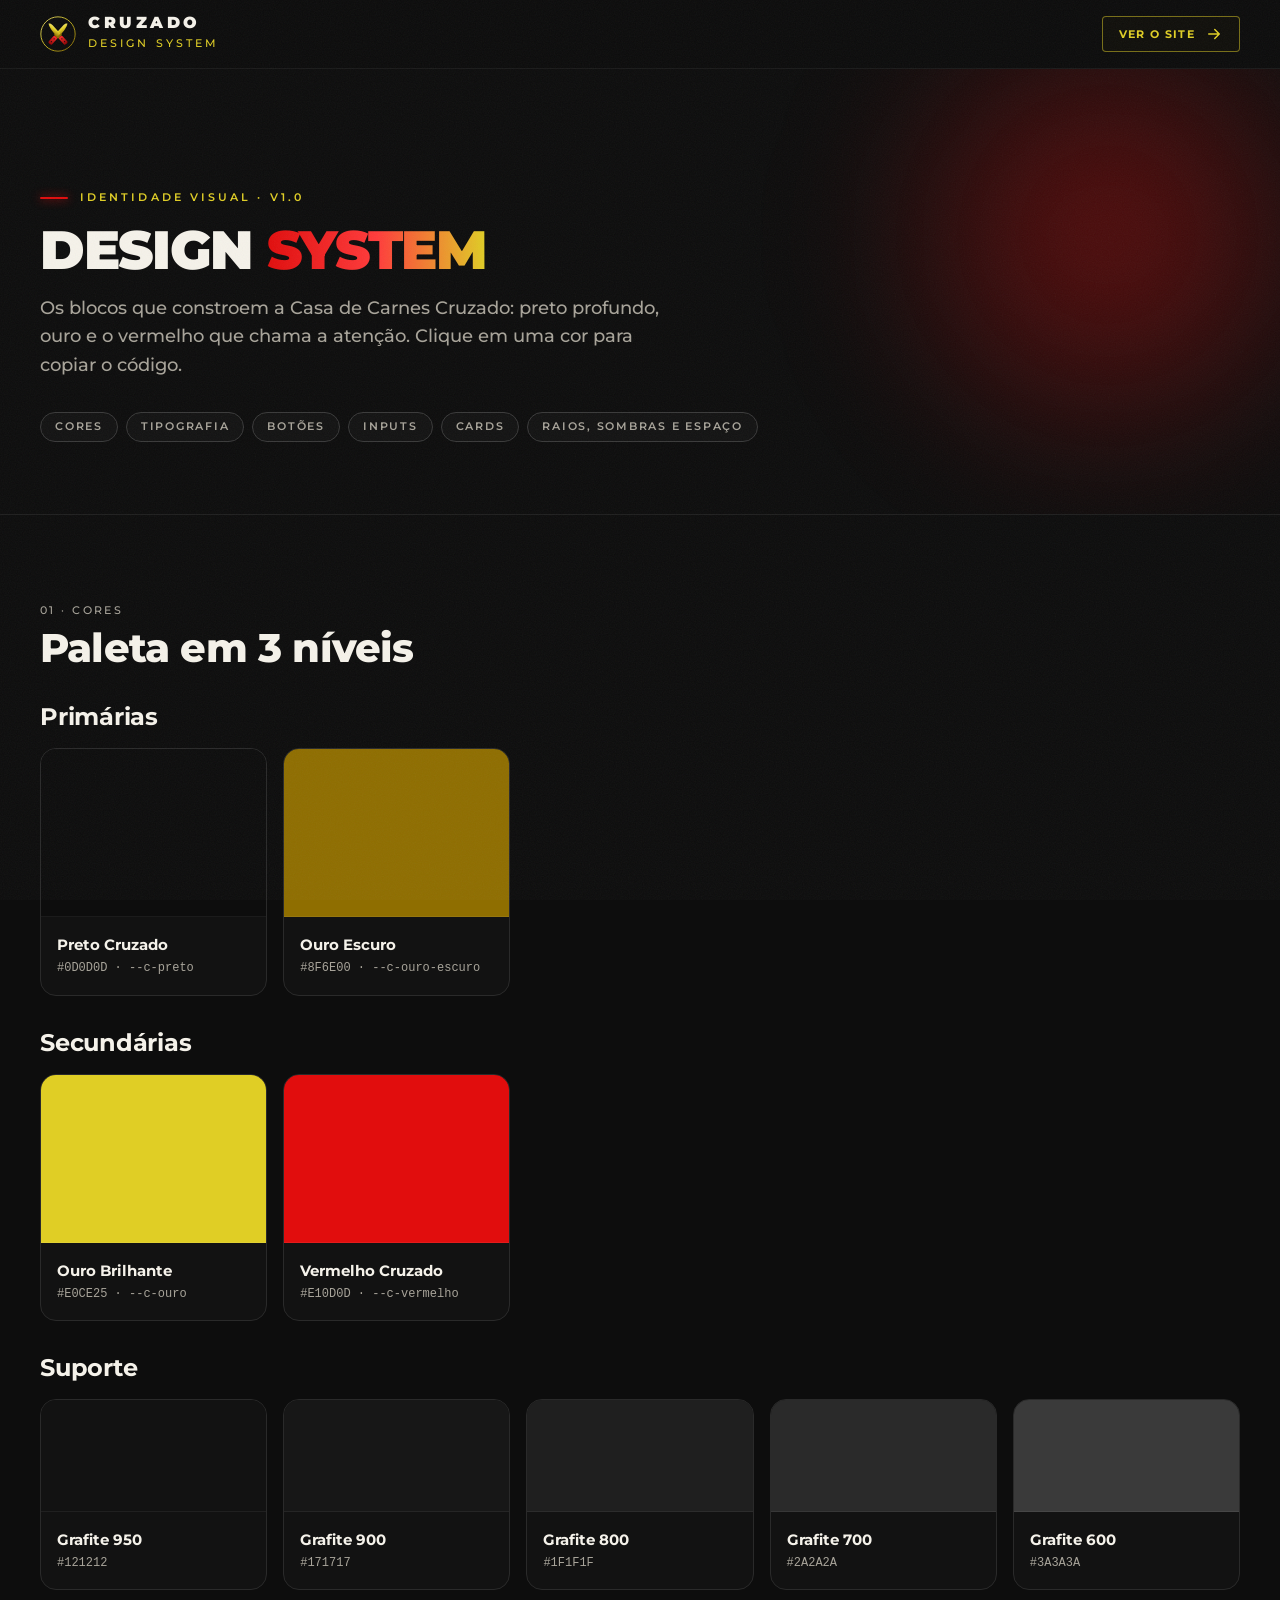
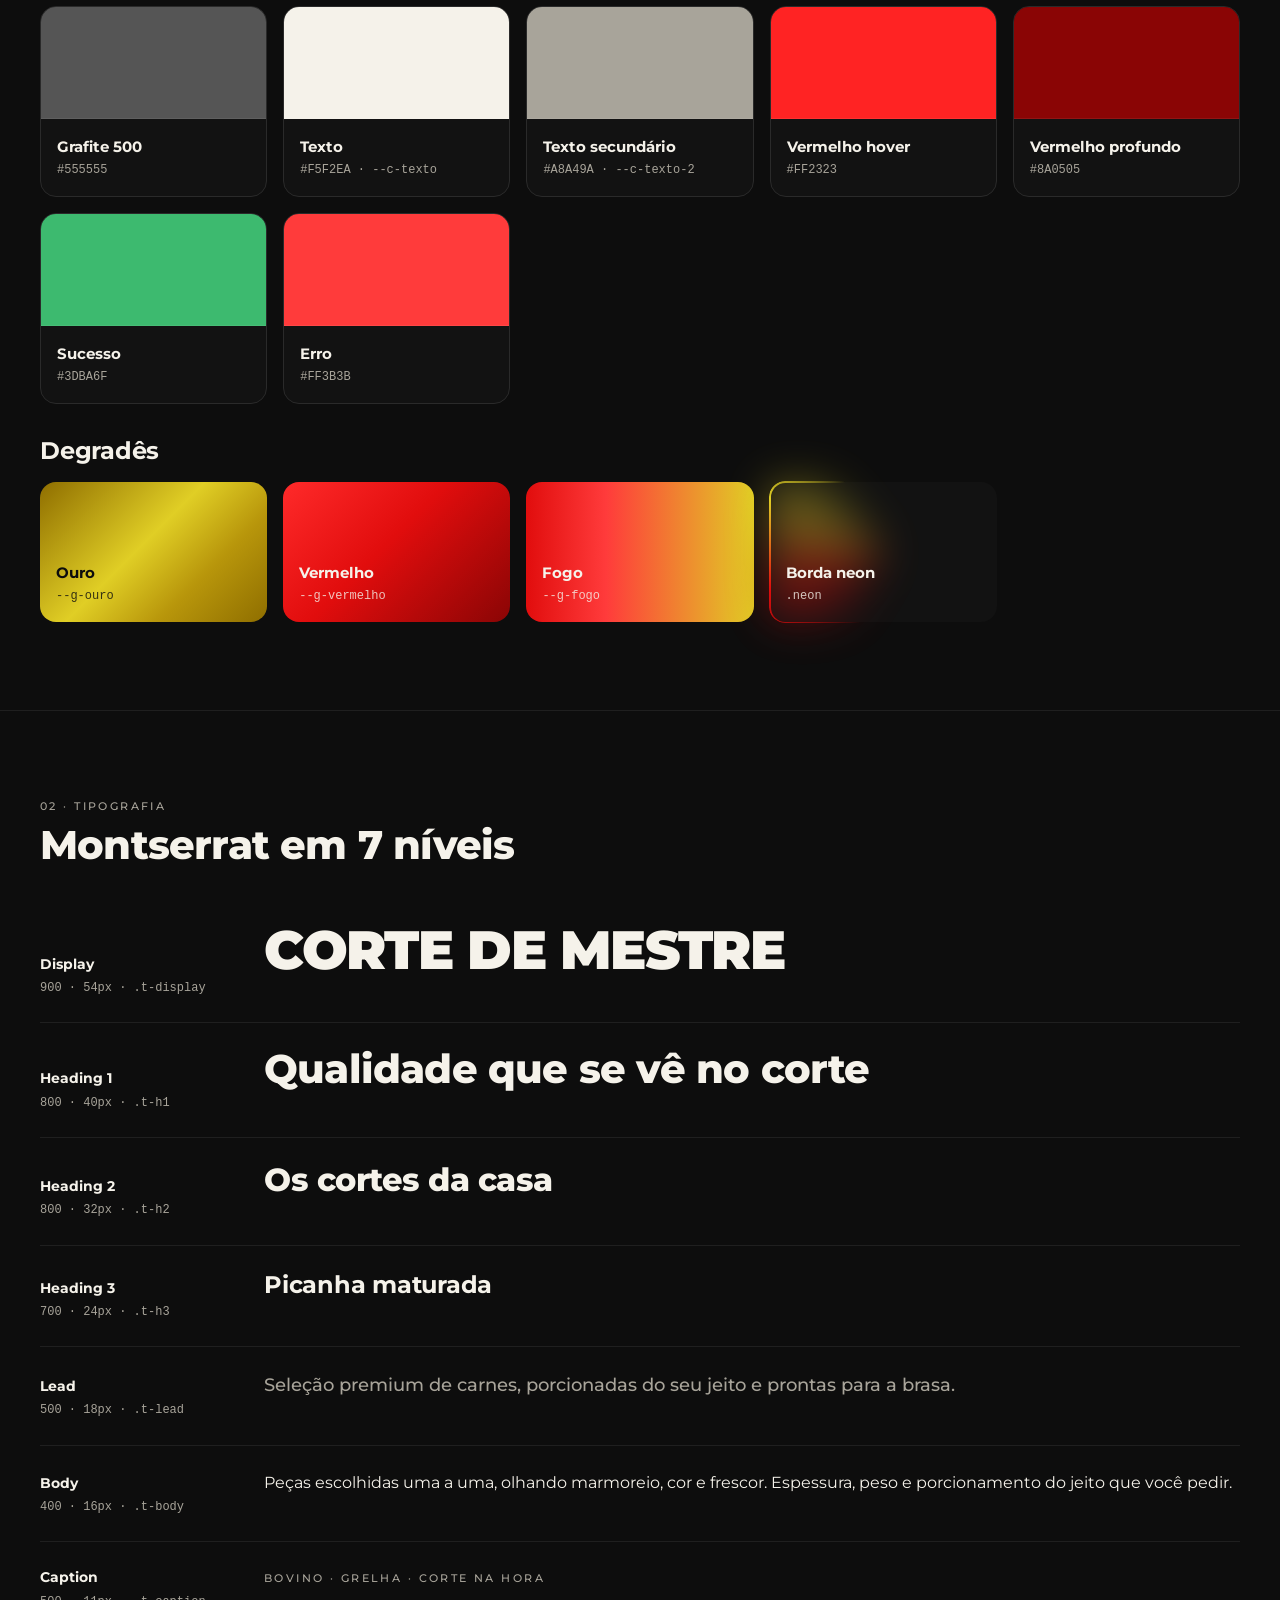
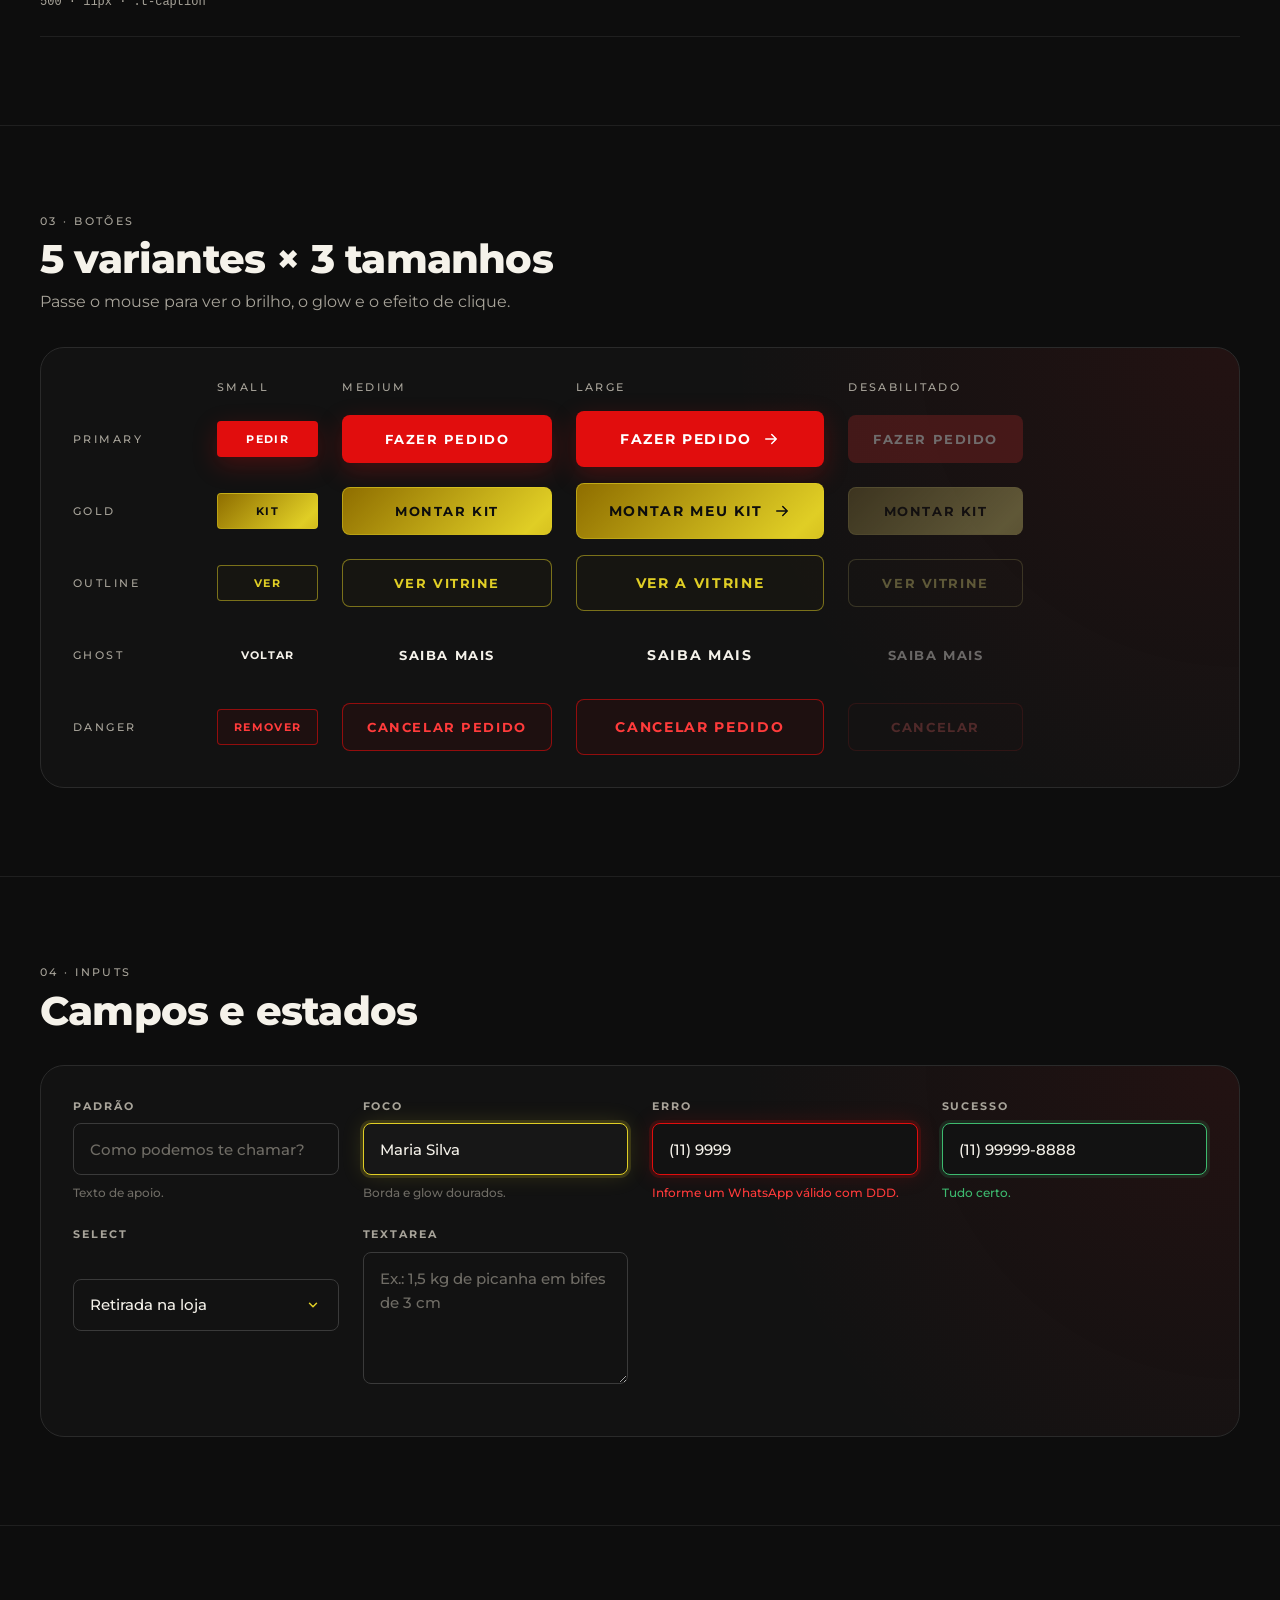
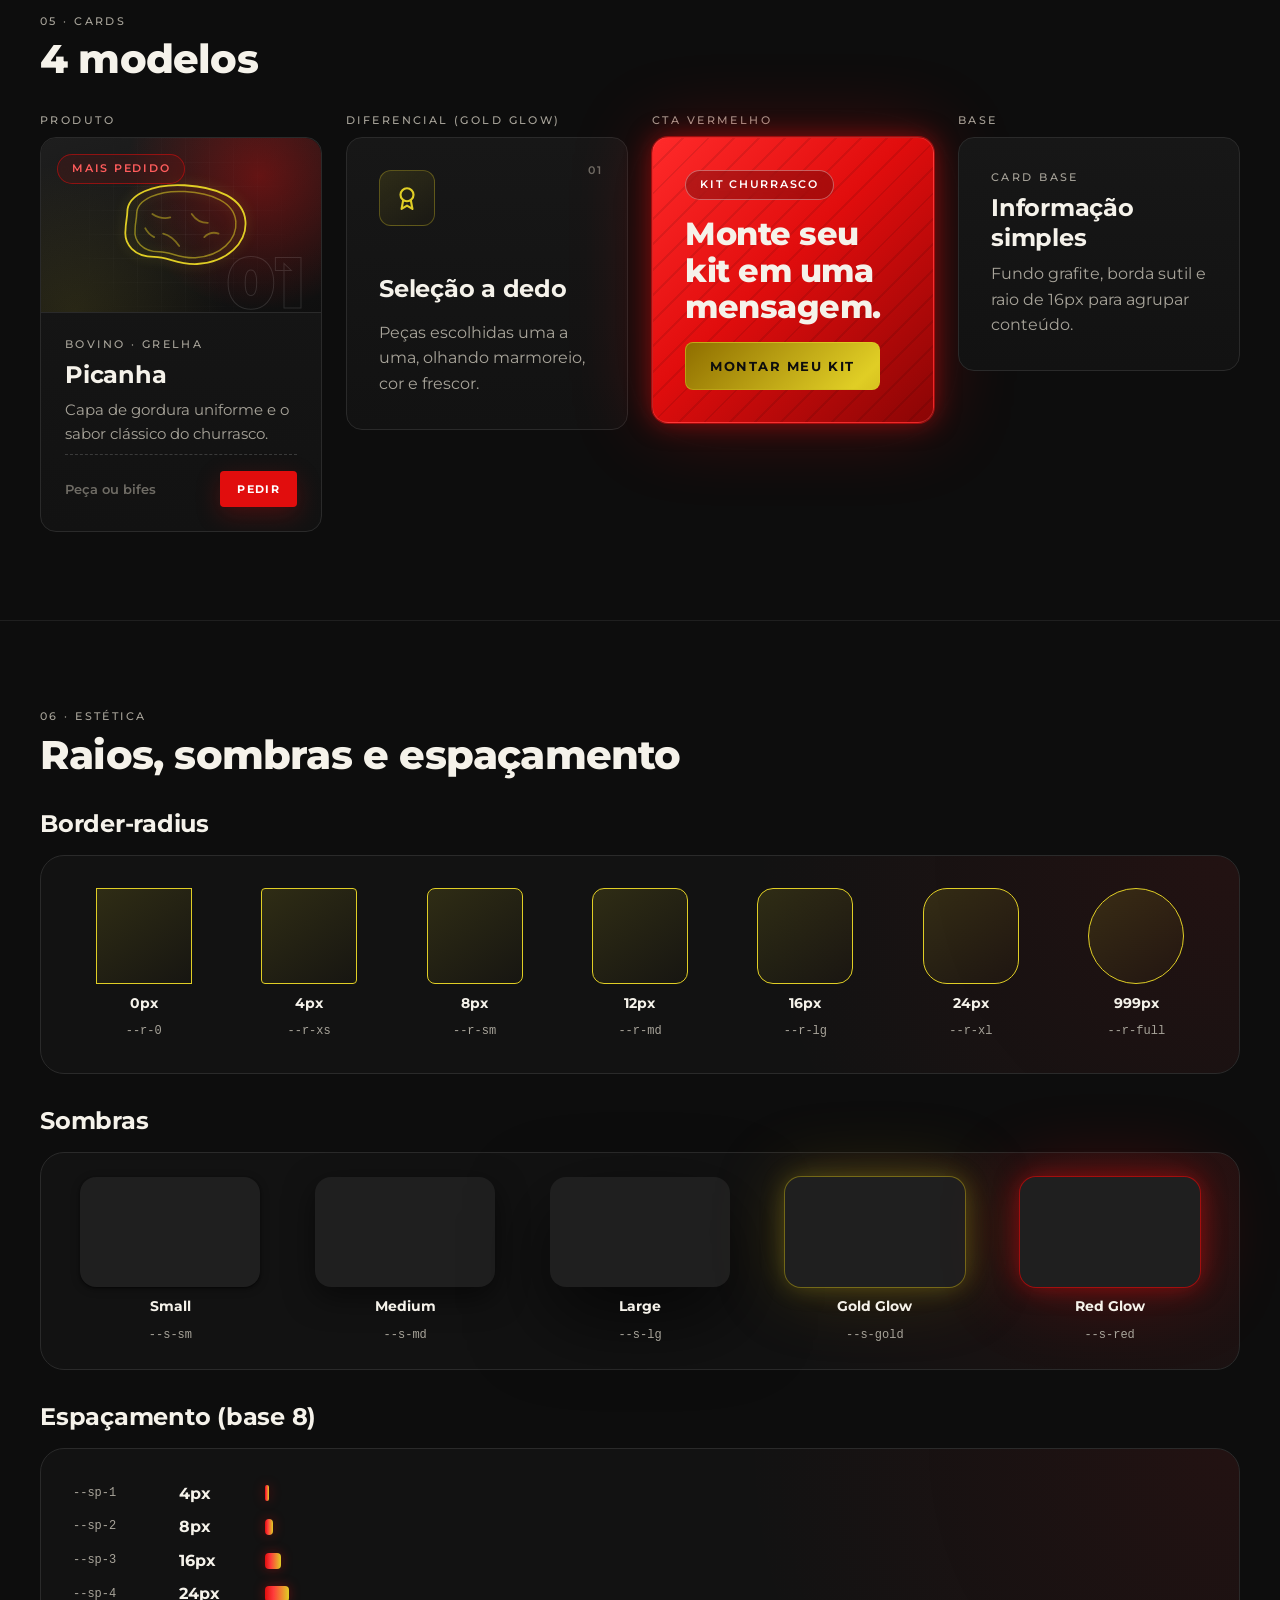
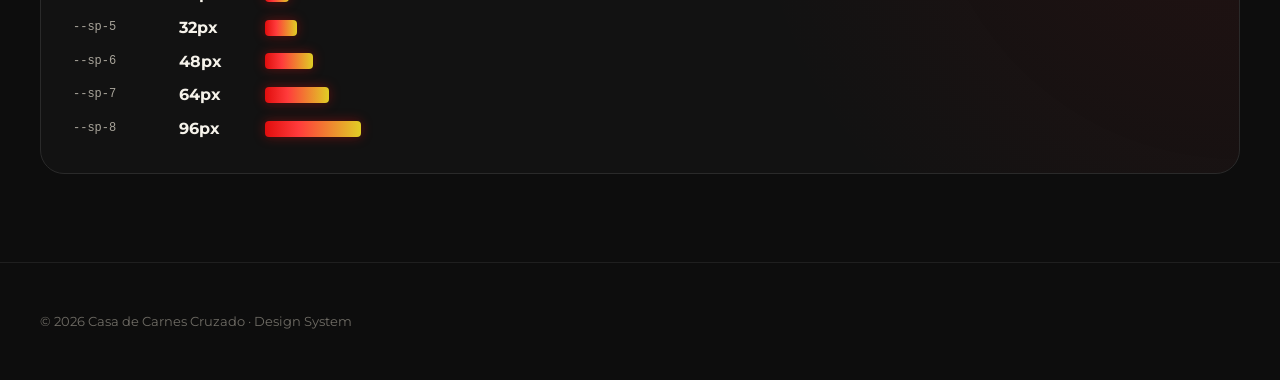
==== design-system.html @ a4a649c8 "Site da Casa de Carnes Cruzado Site estático (HTML/CSS/JS) com o Design System da marca: hero com em" ====
<!doctype html>
<html lang="pt-BR" class="no-js">
<head>
  <meta charset="utf-8">
  <meta name="viewport" content="width=device-width, initial-scale=1, viewport-fit=cover">
  <title>Design System — Casa de Carnes Cruzado</title>
  <meta name="description" content="Design System da Casa de Carnes Cruzado: cores, tipografia, botões, inputs, cards, raios, sombras e espaçamento.">
  <meta name="theme-color" content="#0D0D0D">
  <link rel="icon" href="assets/img/favicon.svg" type="image/svg+xml">
  <link rel="preload" href="assets/fonts/montserrat-latin-wght-normal.woff2" as="font" type="font/woff2" crossorigin>
  <link rel="stylesheet" href="assets/css/tokens.css">
  <link rel="stylesheet" href="assets/css/site.css">
  <link rel="stylesheet" href="assets/css/design-system.css">
  <script>document.documentElement.classList.replace("no-js", "js");</script>
  <script src="assets/js/config.js" defer></script>
  <script src="assets/js/main.js" defer></script>
</head>
<body>
  <svg class="sprite" aria-hidden="true" focusable="false">
    <defs>
      <linearGradient id="g-blade" x1="0" y1="0" x2="1" y2="1">
        <stop offset="0" stop-color="#F6E875"/>
        <stop offset=".45" stop-color="#E0CE25"/>
        <stop offset="1" stop-color="#8F6E00"/>
      </linearGradient>
      <linearGradient id="g-handle" x1="0" y1="0" x2="0" y2="1">
        <stop offset="0" stop-color="#FF2A2A"/>
        <stop offset="1" stop-color="#8A0505"/>
      </linearGradient>
      <g id="knife">
        <path d="M28.5 35V14c0-4 1.5-6 3.5-7 3 4 4.5 13 4.5 28Z" fill="url(#g-blade)"/>
        <rect x="27.5" y="34.5" width="10" height="3.5" rx="1" fill="#8F6E00"/>
        <rect x="28.5" y="38" width="8" height="17" rx="2.5" fill="url(#g-handle)"/>
        <circle cx="32.5" cy="43" r="1" fill="#0D0D0D"/>
        <circle cx="32.5" cy="50" r="1" fill="#0D0D0D"/>
      </g>
    </defs>

    <symbol id="logo-mark" viewBox="0 0 64 64">
      <circle cx="32" cy="32" r="30.5" fill="none" stroke="url(#g-blade)" stroke-width="1.5"/>
      <use href="#knife" transform="rotate(42 32 32)"/>
      <use href="#knife" transform="rotate(-42 32 32) translate(64 0) scale(-1 1)"/>
    </symbol>

    <!-- Ilustrações dos cortes (traço dourado) -->
    <symbol id="art-steak" viewBox="0 0 200 140">
      <g fill="none" stroke="currentColor" stroke-width="2" stroke-linecap="round" stroke-linejoin="round">
        <path d="M40 56c0-20 30-32 64-30 36 2 66 14 68 40 2 24-20 46-54 48-22 1-32-8-48-8-22 0-34-14-32-30 0-8 2-14 2-20Z"/>
        <path d="M40 56c0-20 30-32 64-30 36 2 66 14 68 40 2 24-20 46-54 48-22 1-32-8-48-8-22 0-34-14-32-30 0-8 2-14 2-20Z" transform="translate(105 70) scale(.84) translate(-105 -70)" opacity=".55"/>
        <path d="M68 58c6 4 12 6 20 4M112 58c4 6 10 10 18 10M80 80c8 2 14 8 18 14M126 84c4-4 10-6 16-4M60 74c2 4 6 8 10 10" opacity=".45"/>
      </g>
    </symbol>
    <symbol id="art-ribeye" viewBox="0 0 200 140">
      <g fill="none" stroke="currentColor" stroke-width="2" stroke-linecap="round" stroke-linejoin="round">
        <path d="M40 74c-4-30 26-50 62-50 40 0 66 20 64 50-2 28-28 44-62 44-36 0-60-16-64-44Z"/>
        <path d="M70 72c0-16 16-26 34-26 20 0 34 12 32 28-2 15-16 24-34 24-18 0-32-10-32-26Z" opacity=".75"/>
        <path d="M52 92c10 10 30 16 52 15M150 58c4 6 6 12 5 20" opacity=".5"/>
        <path d="M86 62c4 6 10 8 18 6M98 82c6-2 12 2 16 6M116 60c2 4 6 6 10 6" opacity=".45"/>
      </g>
    </symbol>
    <symbol id="art-tbone" viewBox="0 0 200 140">
      <g fill="none" stroke="currentColor" stroke-width="2" stroke-linecap="round" stroke-linejoin="round">
        <path d="M28 72c0-28 32-44 72-44s74 16 74 46c0 28-28 44-66 44-40 0-80-16-80-46Z"/>
        <path d="M46 42c26-10 84-12 112-1l-3 8c-28-9-80-8-106 1Z" fill="currentColor" fill-opacity=".16"/>
        <path d="M114 43h8l-3 74h-8Z" fill="currentColor" fill-opacity=".16"/>
        <path d="M50 70c6 2 12 6 16 12M72 94c6-2 12 0 16 4M80 58c6 4 12 4 18 2M134 64c4 4 10 6 16 6M138 92c4-2 8-2 12 0" opacity=".45"/>
      </g>
    </symbol>
    <symbol id="art-ribs" viewBox="0 0 200 140">
      <g fill="none" stroke="currentColor" stroke-width="2" stroke-linecap="round" stroke-linejoin="round">
        <rect x="26" y="44" width="148" height="56" rx="18"/>
        <path d="M54 34v76M84 34v76M114 34v76M144 34v76" opacity=".7"/>
        <circle cx="54" cy="30" r="4"/><circle cx="84" cy="30" r="4"/><circle cx="114" cy="30" r="4"/><circle cx="144" cy="30" r="4"/>
        <circle cx="54" cy="114" r="4"/><circle cx="84" cy="114" r="4"/><circle cx="114" cy="114" r="4"/><circle cx="144" cy="114" r="4"/>
        <path d="M34 60c12-6 24 6 36 0M160 84c-8 4-16-4-24 0" opacity=".4"/>
      </g>
    </symbol>
    <symbol id="art-tomahawk" viewBox="0 0 200 140">
      <g fill="none" stroke="currentColor" stroke-width="2" stroke-linecap="round" stroke-linejoin="round">
        <path d="M20 80c-2-28 24-48 58-48 32 0 50 18 50 40s-22 38-54 38c-30 0-52-10-54-30Z"/>
        <path d="M30 74c8-20 26-32 50-32" opacity=".55"/>
        <rect x="120" y="62" width="56" height="12" rx="6" fill="currentColor" fill-opacity=".14"/>
        <circle cx="180" cy="61" r="7"/><circle cx="180" cy="75" r="7"/>
        <path d="M46 86c6 2 12 6 14 12M78 62c6 4 12 6 20 4M86 92c4-4 10-6 16-4" opacity=".45"/>
      </g>
    </symbol>
    <symbol id="art-layers" viewBox="0 0 200 140">
      <g fill="none" stroke="currentColor" stroke-width="2" stroke-linecap="round" stroke-linejoin="round">
        <rect x="28" y="36" width="144" height="72" rx="12"/>
        <path d="M28 56c22-8 42 8 72 0s50 8 72 0M28 76c22 8 42-8 72 0s50-8 72 0M28 92c22-6 42 6 72 0s50 6 72 0" opacity=".6"/>
      </g>
    </symbol>
    <symbol id="art-sausage" viewBox="0 0 200 140">
      <g fill="none" stroke="currentColor" stroke-width="2" stroke-linecap="round" stroke-linejoin="round">
        <rect x="16" y="72" width="60" height="26" rx="13" transform="rotate(-20 46 85)"/>
        <rect x="70" y="56" width="60" height="26" rx="13" transform="rotate(2 100 69)"/>
        <rect x="124" y="62" width="60" height="26" rx="13" transform="rotate(24 154 75)"/>
        <path d="M74 74l-4 2M128 70l-4-2" stroke-width="3"/>
        <path d="M34 84c6-3 12-5 18-6M88 66h18M144 72c6 2 11 5 16 9" opacity=".45"/>
      </g>
    </symbol>
    <symbol id="art-drumstick" viewBox="0 0 200 140">
      <g fill="none" stroke="currentColor" stroke-width="2" stroke-linecap="round" stroke-linejoin="round">
        <path d="M56 48c16-24 64-26 74 4 6 20-4 34-14 46-12 2-38 0-54-14-14-12-14-24-6-36Z"/>
        <path d="M116 98l24 18" stroke-width="9" opacity=".25"/>
        <path d="M116 98l24 18"/>
        <circle cx="143" cy="124" r="6"/><circle cx="149" cy="113" r="6"/>
        <path d="M70 54c10-10 28-12 42-6M72 78c8 6 18 8 28 8" opacity=".45"/>
      </g>
    </symbol>
    <symbol id="art-burger" viewBox="0 0 200 140">
      <g fill="none" stroke="currentColor" stroke-width="2" stroke-linecap="round" stroke-linejoin="round">
        <path d="M40 70c0-26 26-42 60-42s60 16 60 42Z"/>
        <path d="M36 80q8-6 16 0t16 0 16 0 16 0 16 0 16 0 16 0 16 0"/>
        <rect x="38" y="86" width="124" height="16" rx="8" fill="currentColor" fill-opacity=".14"/>
        <path d="M40 108h120v4a12 12 0 0 1-12 12H52a12 12 0 0 1-12-12Z"/>
        <path d="M76 46l4-2M98 40l4 1M120 48l3 2M88 56l3-1M110 58l4 1" opacity=".6"/>
      </g>
    </symbol>

    <!-- Ícones (24px) -->
    <symbol id="i-arrow" viewBox="0 0 24 24"><path d="M5 12h14M13 6l6 6-6 6" fill="none" stroke="currentColor" stroke-width="2" stroke-linecap="round" stroke-linejoin="round"/></symbol>
    <symbol id="i-chat" viewBox="0 0 24 24"><path d="M21 11.5a8.5 8.5 0 0 1-12.6 7.4L3 20.5l1.6-5.2A8.5 8.5 0 1 1 21 11.5Z" fill="none" stroke="currentColor" stroke-width="2" stroke-linecap="round" stroke-linejoin="round"/><path d="M8.5 9.5c.3 2.6 2.4 4.7 5 5l1.2-1.2 2 .8-.4 1.8c-4.4.4-8.3-3.5-7.9-7.9l1.8-.4.8 2Z" fill="currentColor"/></symbol>
    <symbol id="i-award" viewBox="0 0 24 24"><g fill="none" stroke="currentColor" stroke-width="2" stroke-linecap="round" stroke-linejoin="round"><circle cx="12" cy="9" r="6"/><path d="M8.5 14 7 22l5-3 5 3-1.5-8"/></g></symbol>
    <symbol id="i-knife" viewBox="0 0 24 24"><g fill="none" stroke="currentColor" stroke-width="2" stroke-linecap="round" stroke-linejoin="round"><path d="M20.5 3.5 9 15l-2.5-2.5C10.5 8.5 15 4.5 20.5 3.5Z"/><path d="m8 14-4.6 4.6a1.6 1.6 0 0 0 2.3 2.3L10.2 16.4"/></g></symbol>
    <symbol id="i-flame" viewBox="0 0 24 24"><path d="M12 22c4.4 0 7-3 7-7 0-4.5-3.5-6.5-4.5-10-1.5 2-2.5 3-4 3.5C10.5 6 9.5 4 8 2.5 8 7 5 9 5 15c0 4 2.6 7 7 7Z" fill="none" stroke="currentColor" stroke-width="2" stroke-linecap="round" stroke-linejoin="round"/></symbol>
    <symbol id="i-truck" viewBox="0 0 24 24"><g fill="none" stroke="currentColor" stroke-width="2" stroke-linecap="round" stroke-linejoin="round"><path d="M2.5 6h11v10h-11zM13.5 9.5h4l3 3V16h-7"/><circle cx="6.5" cy="17.5" r="2"/><circle cx="17" cy="17.5" r="2"/></g></symbol>
    <symbol id="i-pin" viewBox="0 0 24 24"><g fill="none" stroke="currentColor" stroke-width="2" stroke-linecap="round" stroke-linejoin="round"><path d="M12 22s7-6.2 7-12a7 7 0 0 0-14 0c0 5.8 7 12 7 12Z"/><circle cx="12" cy="10" r="2.5"/></g></symbol>
    <symbol id="i-clock" viewBox="0 0 24 24"><g fill="none" stroke="currentColor" stroke-width="2" stroke-linecap="round" stroke-linejoin="round"><circle cx="12" cy="12" r="9"/><path d="M12 7v5l3.5 2"/></g></symbol>
    <symbol id="i-insta" viewBox="0 0 24 24"><g fill="none" stroke="currentColor" stroke-width="2" stroke-linecap="round" stroke-linejoin="round"><rect x="3" y="3" width="18" height="18" rx="5"/><circle cx="12" cy="12" r="4"/><path d="M17.5 6.5h.01"/></g></symbol>
    <symbol id="i-check" viewBox="0 0 24 24"><path d="m5 12.5 4.5 4.5L19 7.5" fill="none" stroke="currentColor" stroke-width="2.5" stroke-linecap="round" stroke-linejoin="round"/></symbol>
  </svg>

  <header class="ds-header">
    <div class="container">
      <a class="ds-brand" href="index.html">
        <svg aria-hidden="true"><use href="#logo-mark"/></svg>
        <span><strong>CRUZADO</strong><small>Design System</small></span>
      </a>
      <a class="btn btn-outline btn-sm" href="index.html">
        Ver o site
        <svg class="btn-icon btn-icon--arrow" aria-hidden="true"><use href="#i-arrow"/></svg>
      </a>
    </div>
  </header>

  <main>
    <section class="ds-hero">
      <div class="container">
        <span class="eyebrow"><span class="eyebrow-line"></span>Identidade visual · v1.0</span>
        <h1 class="t-display">Design <span class="text-fire">System</span></h1>
        <p class="t-lead">Os blocos que constroem a Casa de Carnes Cruzado: preto profundo, ouro e o vermelho que chama a atenção. Clique em uma cor para copiar o código.</p>
        <nav class="ds-nav" aria-label="Seções">
          <a class="chip" href="#cores">Cores</a>
          <a class="chip" href="#tipografia">Tipografia</a>
          <a class="chip" href="#botoes">Botões</a>
          <a class="chip" href="#inputs">Inputs</a>
          <a class="chip" href="#cards">Cards</a>
          <a class="chip" href="#estetica">Raios, sombras e espaço</a>
        </nav>
      </div>
    </section>

    <!-- Cores -->
    <section class="ds-section" id="cores">
      <div class="container">
        <div class="ds-section-head">
          <span class="t-caption">01 · Cores</span>
          <h2 class="t-h1">Paleta em 3 níveis</h2>
        </div>

        <h3 class="t-h3 ds-group-title">Primárias</h3>
        <div class="ds-swatches">
          <button class="ds-swatch ds-swatch--lg" type="button" data-copy="#0D0D0D"><span class="ds-swatch-color" style="background:#0D0D0D"></span><span class="ds-swatch-info"><strong>Preto Cruzado</strong><code>#0D0D0D · --c-preto</code></span></button>
          <button class="ds-swatch ds-swatch--lg" type="button" data-copy="#8F6E00"><span class="ds-swatch-color" style="background:#8F6E00"></span><span class="ds-swatch-info"><strong>Ouro Escuro</strong><code>#8F6E00 · --c-ouro-escuro</code></span></button>
        </div>

        <h3 class="t-h3 ds-group-title">Secundárias</h3>
        <div class="ds-swatches">
          <button class="ds-swatch ds-swatch--lg" type="button" data-copy="#E0CE25"><span class="ds-swatch-color" style="background:#E0CE25"></span><span class="ds-swatch-info"><strong>Ouro Brilhante</strong><code>#E0CE25 · --c-ouro</code></span></button>
          <button class="ds-swatch ds-swatch--lg" type="button" data-copy="#E10D0D"><span class="ds-swatch-color" style="background:#E10D0D"></span><span class="ds-swatch-info"><strong>Vermelho Cruzado</strong><code>#E10D0D · --c-vermelho</code></span></button>
        </div>

        <h3 class="t-h3 ds-group-title">Suporte</h3>
        <div class="ds-swatches">
          <button class="ds-swatch" type="button" data-copy="#121212"><span class="ds-swatch-color" style="background:#121212"></span><span class="ds-swatch-info"><strong>Grafite 950</strong><code>#121212</code></span></button>
          <button class="ds-swatch" type="button" data-copy="#171717"><span class="ds-swatch-color" style="background:#171717"></span><span class="ds-swatch-info"><strong>Grafite 900</strong><code>#171717</code></span></button>
          <button class="ds-swatch" type="button" data-copy="#1F1F1F"><span class="ds-swatch-color" style="background:#1F1F1F"></span><span class="ds-swatch-info"><strong>Grafite 800</strong><code>#1F1F1F</code></span></button>
          <button class="ds-swatch" type="button" data-copy="#2A2A2A"><span class="ds-swatch-color" style="background:#2A2A2A"></span><span class="ds-swatch-info"><strong>Grafite 700</strong><code>#2A2A2A</code></span></button>
          <button class="ds-swatch" type="button" data-copy="#3A3A3A"><span class="ds-swatch-color" style="background:#3A3A3A"></span><span class="ds-swatch-info"><strong>Grafite 600</strong><code>#3A3A3A</code></span></button>
          <button class="ds-swatch" type="button" data-copy="#555555"><span class="ds-swatch-color" style="background:#555555"></span><span class="ds-swatch-info"><strong>Grafite 500</strong><code>#555555</code></span></button>
          <button class="ds-swatch" type="button" data-copy="#F5F2EA"><span class="ds-swatch-color" style="background:#F5F2EA"></span><span class="ds-swatch-info"><strong>Texto</strong><code>#F5F2EA · --c-texto</code></span></button>
          <button class="ds-swatch" type="button" data-copy="#A8A49A"><span class="ds-swatch-color" style="background:#A8A49A"></span><span class="ds-swatch-info"><strong>Texto secundário</strong><code>#A8A49A · --c-texto-2</code></span></button>
          <button class="ds-swatch" type="button" data-copy="#FF2323"><span class="ds-swatch-color" style="background:#FF2323"></span><span class="ds-swatch-info"><strong>Vermelho hover</strong><code>#FF2323</code></span></button>
          <button class="ds-swatch" type="button" data-copy="#8A0505"><span class="ds-swatch-color" style="background:#8A0505"></span><span class="ds-swatch-info"><strong>Vermelho profundo</strong><code>#8A0505</code></span></button>
          <button class="ds-swatch" type="button" data-copy="#3DBA6F"><span class="ds-swatch-color" style="background:#3DBA6F"></span><span class="ds-swatch-info"><strong>Sucesso</strong><code>#3DBA6F</code></span></button>
          <button class="ds-swatch" type="button" data-copy="#FF3B3B"><span class="ds-swatch-color" style="background:#FF3B3B"></span><span class="ds-swatch-info"><strong>Erro</strong><code>#FF3B3B</code></span></button>
        </div>

        <h3 class="t-h3 ds-group-title">Degradês</h3>
        <div class="ds-gradients">
          <div class="ds-gradient" style="background:var(--g-ouro);color:var(--c-preto)"><strong>Ouro</strong><code>--g-ouro</code></div>
          <div class="ds-gradient" style="background:var(--g-vermelho)"><strong>Vermelho</strong><code>--g-vermelho</code></div>
          <div class="ds-gradient" style="background:var(--g-fogo)"><strong>Fogo</strong><code>--g-fogo</code></div>
          <div class="ds-gradient neon" style="background:var(--c-grafite-950)"><strong>Borda neon</strong><code>.neon</code></div>
        </div>
      </div>
    </section>

    <!-- Tipografia -->
    <section class="ds-section" id="tipografia">
      <div class="container">
        <div class="ds-section-head">
          <span class="t-caption">02 · Tipografia</span>
          <h2 class="t-h1">Montserrat em 7 níveis</h2>
        </div>
        <div class="ds-type">
          <div class="ds-type-row"><div class="ds-type-meta"><strong>Display</strong><span class="ds-code">900 · 54px · .t-display</span></div><p class="t-display ds-type-sample">Corte de mestre</p></div>
          <div class="ds-type-row"><div class="ds-type-meta"><strong>Heading 1</strong><span class="ds-code">800 · 40px · .t-h1</span></div><p class="t-h1 ds-type-sample">Qualidade que se vê no corte</p></div>
          <div class="ds-type-row"><div class="ds-type-meta"><strong>Heading 2</strong><span class="ds-code">800 · 32px · .t-h2</span></div><p class="t-h2 ds-type-sample">Os cortes da casa</p></div>
          <div class="ds-type-row"><div class="ds-type-meta"><strong>Heading 3</strong><span class="ds-code">700 · 24px · .t-h3</span></div><p class="t-h3 ds-type-sample">Picanha maturada</p></div>
          <div class="ds-type-row"><div class="ds-type-meta"><strong>Lead</strong><span class="ds-code">500 · 18px · .t-lead</span></div><p class="t-lead ds-type-sample">Seleção premium de carnes, porcionadas do seu jeito e prontas para a brasa.</p></div>
          <div class="ds-type-row"><div class="ds-type-meta"><strong>Body</strong><span class="ds-code">400 · 16px · .t-body</span></div><p class="t-body ds-type-sample">Peças escolhidas uma a uma, olhando marmoreio, cor e frescor. Espessura, peso e porcionamento do jeito que você pedir.</p></div>
          <div class="ds-type-row"><div class="ds-type-meta"><strong>Caption</strong><span class="ds-code">500 · 11px · .t-caption</span></div><p class="t-caption ds-type-sample">Bovino · Grelha · Corte na hora</p></div>
        </div>
      </div>
    </section>

    <!-- Botões -->
    <section class="ds-section" id="botoes">
      <div class="container">
        <div class="ds-section-head">
          <span class="t-caption">03 · Botões</span>
          <h2 class="t-h1">5 variantes × 3 tamanhos</h2>
          <p>Passe o mouse para ver o brilho, o glow e o efeito de clique.</p>
        </div>
        <div class="ds-panel">
          <div class="ds-btn-grid">
            <span></span><span class="t-caption">Small</span><span class="t-caption">Medium</span><span class="t-caption">Large</span><span class="t-caption">Desabilitado</span>

            <span class="t-caption">Primary</span>
            <button class="btn btn-primary btn-sm" type="button">Pedir</button>
            <button class="btn btn-primary" type="button">Fazer pedido</button>
            <button class="btn btn-primary btn-lg" type="button">Fazer pedido <svg class="btn-icon btn-icon--arrow" aria-hidden="true"><use href="#i-arrow"/></svg></button>
            <button class="btn btn-primary" type="button" disabled>Fazer pedido</button>

            <span class="t-caption">Gold</span>
            <button class="btn btn-gold btn-sm" type="button">Kit</button>
            <button class="btn btn-gold" type="button">Montar kit</button>
            <button class="btn btn-gold btn-lg" type="button">Montar meu kit <svg class="btn-icon btn-icon--arrow" aria-hidden="true"><use href="#i-arrow"/></svg></button>
            <button class="btn btn-gold" type="button" disabled>Montar kit</button>

            <span class="t-caption">Outline</span>
            <button class="btn btn-outline btn-sm" type="button">Ver</button>
            <button class="btn btn-outline" type="button">Ver vitrine</button>
            <button class="btn btn-outline btn-lg" type="button">Ver a vitrine</button>
            <button class="btn btn-outline" type="button" disabled>Ver vitrine</button>

            <span class="t-caption">Ghost</span>
            <button class="btn btn-ghost btn-sm" type="button">Voltar</button>
            <button class="btn btn-ghost" type="button">Saiba mais</button>
            <button class="btn btn-ghost btn-lg" type="button">Saiba mais</button>
            <button class="btn btn-ghost" type="button" disabled>Saiba mais</button>

            <span class="t-caption">Danger</span>
            <button class="btn btn-danger btn-sm" type="button">Remover</button>
            <button class="btn btn-danger" type="button">Cancelar pedido</button>
            <button class="btn btn-danger btn-lg" type="button">Cancelar pedido</button>
            <button class="btn btn-danger" type="button" disabled>Cancelar</button>
          </div>
        </div>
      </div>
    </section>

    <!-- Inputs -->
    <section class="ds-section" id="inputs">
      <div class="container">
        <div class="ds-section-head">
          <span class="t-caption">04 · Inputs</span>
          <h2 class="t-h1">Campos e estados</h2>
        </div>
        <div class="ds-panel ds-inputs">
          <div class="field">
            <label class="field-label" for="ds-1">Padrão</label>
            <input class="input" id="ds-1" placeholder="Como podemos te chamar?">
            <span class="field-msg">Texto de apoio.</span>
          </div>
          <div class="field is-focus">
            <label class="field-label" for="ds-2">Foco</label>
            <input class="input" id="ds-2" value="Maria Silva">
            <span class="field-msg">Borda e glow dourados.</span>
          </div>
          <div class="field is-error">
            <label class="field-label" for="ds-3">Erro</label>
            <input class="input" id="ds-3" value="(11) 9999" aria-invalid="true">
            <span class="field-msg">Informe um WhatsApp válido com DDD.</span>
          </div>
          <div class="field is-success">
            <label class="field-label" for="ds-4">Sucesso</label>
            <input class="input" id="ds-4" value="(11) 99999-8888">
            <span class="field-msg">Tudo certo.</span>
          </div>
          <div class="field">
            <label class="field-label" for="ds-5">Select</label>
            <select class="select" id="ds-5">
              <option>Retirada na loja</option>
              <option>Entrega</option>
              <option>Encomenda para evento</option>
            </select>
            <span class="field-msg"></span>
          </div>
          <div class="field">
            <label class="field-label" for="ds-6">Textarea</label>
            <textarea class="textarea" id="ds-6" placeholder="Ex.: 1,5 kg de picanha em bifes de 3 cm"></textarea>
            <span class="field-msg"></span>
          </div>
        </div>
      </div>
    </section>

    <!-- Cards -->
    <section class="ds-section" id="cards">
      <div class="container">
        <div class="ds-section-head">
          <span class="t-caption">05 · Cards</span>
          <h2 class="t-h1">4 modelos</h2>
        </div>
        <div class="ds-cards">
          <div>
            <p class="t-caption ds-card-label">Produto</p>
            <article class="card card-feature card-product" data-spotlight>
              <div class="product-media">
                <span class="chip chip-red product-badge">Mais pedido</span>
                <svg class="product-art" aria-hidden="true"><use href="#art-steak"/></svg>
                <span class="product-index" aria-hidden="true">01</span>
              </div>
              <div class="product-body">
                <span class="t-caption">Bovino · Grelha</span>
                <h3 class="t-h3">Picanha</h3>
                <p>Capa de gordura uniforme e o sabor clássico do churrasco.</p>
                <div class="product-foot">
                  <span class="product-meta">Peça ou bifes</span>
                  <button class="btn btn-primary btn-sm" type="button">Pedir</button>
                </div>
              </div>
            </article>
          </div>
          <div>
            <p class="t-caption ds-card-label">Diferencial (gold glow)</p>
            <article class="card card-feature feature" data-spotlight>
              <span class="feature-num">01</span>
              <span class="feature-icon"><svg aria-hidden="true"><use href="#i-award"/></svg></span>
              <h3 class="t-h3">Seleção a dedo</h3>
              <p>Peças escolhidas uma a uma, olhando marmoreio, cor e frescor.</p>
            </article>
          </div>
          <div>
            <p class="t-caption ds-card-label">CTA vermelho</p>
            <article class="card card-cta" style="display:grid;gap:16px;justify-items:start">
              <span class="chip cta-chip">Kit churrasco</span>
              <h3 class="t-h2">Monte seu kit em uma mensagem.</h3>
              <button class="btn btn-gold" type="button">Montar meu kit</button>
            </article>
          </div>
          <div>
            <p class="t-caption ds-card-label">Base</p>
            <article class="card" style="display:grid;gap:8px">
              <span class="t-caption">Card base</span>
              <h3 class="t-h3">Informação simples</h3>
              <p style="color:var(--c-texto-2)">Fundo grafite, borda sutil e raio de 16px para agrupar conteúdo.</p>
            </article>
          </div>
        </div>
      </div>
    </section>

    <!-- Estética -->
    <section class="ds-section" id="estetica">
      <div class="container">
        <div class="ds-section-head">
          <span class="t-caption">06 · Estética</span>
          <h2 class="t-h1">Raios, sombras e espaçamento</h2>
        </div>

        <h3 class="t-h3 ds-group-title">Border-radius</h3>
        <div class="ds-panel ds-tokens">
          <div class="ds-token"><span class="ds-radius-box" style="border-radius:var(--r-0)"></span><strong>0px</strong><span class="ds-code">--r-0</span></div>
          <div class="ds-token"><span class="ds-radius-box" style="border-radius:var(--r-xs)"></span><strong>4px</strong><span class="ds-code">--r-xs</span></div>
          <div class="ds-token"><span class="ds-radius-box" style="border-radius:var(--r-sm)"></span><strong>8px</strong><span class="ds-code">--r-sm</span></div>
          <div class="ds-token"><span class="ds-radius-box" style="border-radius:var(--r-md)"></span><strong>12px</strong><span class="ds-code">--r-md</span></div>
          <div class="ds-token"><span class="ds-radius-box" style="border-radius:var(--r-lg)"></span><strong>16px</strong><span class="ds-code">--r-lg</span></div>
          <div class="ds-token"><span class="ds-radius-box" style="border-radius:var(--r-xl)"></span><strong>24px</strong><span class="ds-code">--r-xl</span></div>
          <div class="ds-token"><span class="ds-radius-box" style="border-radius:var(--r-full)"></span><strong>999px</strong><span class="ds-code">--r-full</span></div>
        </div>

        <h3 class="t-h3 ds-group-title">Sombras</h3>
        <div class="ds-panel ds-tokens ds-shadows">
          <div class="ds-token"><span class="ds-shadow-box" style="box-shadow:var(--s-sm)"></span><strong>Small</strong><span class="ds-code">--s-sm</span></div>
          <div class="ds-token"><span class="ds-shadow-box" style="box-shadow:var(--s-md)"></span><strong>Medium</strong><span class="ds-code">--s-md</span></div>
          <div class="ds-token"><span class="ds-shadow-box" style="box-shadow:var(--s-lg)"></span><strong>Large</strong><span class="ds-code">--s-lg</span></div>
          <div class="ds-token"><span class="ds-shadow-box" style="box-shadow:var(--s-gold)"></span><strong>Gold Glow</strong><span class="ds-code">--s-gold</span></div>
          <div class="ds-token"><span class="ds-shadow-box" style="box-shadow:var(--s-red)"></span><strong>Red Glow</strong><span class="ds-code">--s-red</span></div>
        </div>

        <h3 class="t-h3 ds-group-title">Espaçamento (base 8)</h3>
        <div class="ds-panel ds-spacing">
          <div class="ds-space-row"><span class="ds-code">--sp-1</span><strong>4px</strong><span class="ds-space-bar" style="width:4px"></span></div>
          <div class="ds-space-row"><span class="ds-code">--sp-2</span><strong>8px</strong><span class="ds-space-bar" style="width:8px"></span></div>
          <div class="ds-space-row"><span class="ds-code">--sp-3</span><strong>16px</strong><span class="ds-space-bar" style="width:16px"></span></div>
          <div class="ds-space-row"><span class="ds-code">--sp-4</span><strong>24px</strong><span class="ds-space-bar" style="width:24px"></span></div>
          <div class="ds-space-row"><span class="ds-code">--sp-5</span><strong>32px</strong><span class="ds-space-bar" style="width:32px"></span></div>
          <div class="ds-space-row"><span class="ds-code">--sp-6</span><strong>48px</strong><span class="ds-space-bar" style="width:48px"></span></div>
          <div class="ds-space-row"><span class="ds-code">--sp-7</span><strong>64px</strong><span class="ds-space-bar" style="width:64px"></span></div>
          <div class="ds-space-row"><span class="ds-code">--sp-8</span><strong>96px</strong><span class="ds-space-bar" style="width:96px"></span></div>
        </div>
      </div>
    </section>
  </main>

  <footer class="ds-footer">
    <div class="container">© <span data-year>2026</span> Casa de Carnes Cruzado · Design System</div>
  </footer>

  <div class="ds-toast" role="status" aria-live="polite"></div>

  <script>
    (() => {
      const toast = document.querySelector(".ds-toast");
      let timer;
      document.addEventListener("click", async (e) => {
        const swatch = e.target.closest("[data-copy]");
        if (!swatch) return;
        const value = swatch.dataset.copy;
        try {
          await navigator.clipboard.writeText(value);
          toast.textContent = `${value} copiado`;
        } catch {
          toast.textContent = value;
        }
        toast.classList.add("is-visible");
        clearTimeout(timer);
        timer = setTimeout(() => toast.classList.remove("is-visible"), 1800);
      });
    })();
  </script>
</body>
</html>
---- assets/css/tokens.css ----
/* ==========================================================================
   Casa de Carnes Cruzado — Design System
   Tokens (cores, tipografia, raios, sombras, espaçamento) + componentes base
   ========================================================================== */

/* ---------- Fonte (Montserrat variável, auto-hospedada) ---------- */
@font-face {
  font-family: "Montserrat";
  font-style: normal;
  font-display: swap;
  font-weight: 100 900;
  src: url("../fonts/montserrat-latin-ext-wght-normal.woff2") format("woff2-variations");
  unicode-range: U+0100-02BA, U+02BD-02C5, U+02C7-02CC, U+02CE-02D7, U+02DD-02FF, U+0304, U+0308, U+0329, U+1D00-1DBF, U+1E00-1E9F, U+1EF2-1EFF, U+2020, U+20A0-20AB, U+20AD-20C0, U+2113, U+2C60-2C7F, U+A720-A7FF;
}
@font-face {
  font-family: "Montserrat";
  font-style: normal;
  font-display: swap;
  font-weight: 100 900;
  src: url("../fonts/montserrat-latin-wght-normal.woff2") format("woff2-variations");
  unicode-range: U+0000-00FF, U+0131, U+0152-0153, U+02BB-02BC, U+02C6, U+02DA, U+02DC, U+0304, U+0308, U+0329, U+2000-206F, U+20AC, U+2122, U+2191, U+2193, U+2212, U+2215, U+FEFF, U+FFFD;
}

/* Ângulo animável para as bordas neon (conic-gradient girando) */
@property --angle {
  syntax: "<angle>";
  initial-value: 0deg;
  inherits: false;
}

:root {
  /* ---------- Cores · Primárias ---------- */
  --c-preto: #0D0D0D;          /* Preto Cruzado */
  --c-ouro-escuro: #8F6E00;    /* Ouro Escuro */

  /* ---------- Cores · Secundárias ---------- */
  --c-ouro: #E0CE25;           /* Ouro Brilhante */
  --c-vermelho: #E10D0D;       /* Vermelho Cruzado */

  /* ---------- Cores · Suporte (grafites) ---------- */
  --c-grafite-950: #121212;
  --c-grafite-900: #171717;
  --c-grafite-800: #1F1F1F;
  --c-grafite-700: #2A2A2A;
  --c-grafite-600: #3A3A3A;
  --c-grafite-500: #555555;

  /* ---------- Texto ---------- */
  --c-texto: #F5F2EA;
  --c-texto-2: #A8A49A;        /* texto secundário */
  --c-texto-3: #6F6C65;

  /* ---------- Variações funcionais ---------- */
  --c-vermelho-hover: #FF2323;
  --c-vermelho-profundo: #8A0505;
  --c-ouro-hover: #F0DE3C;
  --c-sucesso: #3DBA6F;
  --c-erro: #FF3B3B;

  /* ---------- Gradientes ---------- */
  --g-ouro: linear-gradient(135deg, #8F6E00 0%, #E0CE25 45%, #B8960B 70%, #8F6E00 100%);
  --g-vermelho: linear-gradient(135deg, #FF2A2A 0%, #E10D0D 45%, #8A0505 100%);
  --g-fogo: linear-gradient(90deg, #E10D0D 0%, #FF3B3B 35%, #E0CE25 100%);
  --g-neon: conic-gradient(from var(--angle), transparent 0% 55%, #E10D0D 70%, #E0CE25 82%, transparent 92% 100%);

  /* ---------- Tipografia (7 níveis) ---------- */
  --font: "Montserrat", system-ui, -apple-system, "Segoe UI", Roboto, Arial, sans-serif;
  --fs-display: clamp(2.375rem, 1.55rem + 3.4vw, 3.375rem); /* 54px · 900 */
  --fs-h1: clamp(1.875rem, 1.45rem + 1.8vw, 2.5rem);        /* 40px · 800 */
  --fs-h2: clamp(1.5rem, 1.3rem + 0.9vw, 2rem);             /* 32px · 800 */
  --fs-h3: 1.5rem;                                           /* 24px · 700 */
  --fs-lead: 1.125rem;                                       /* 18px · 500 */
  --fs-body: 1rem;                                           /* 16px · 400 */
  --fs-caption: 0.6875rem;                                   /* 11px · 500 */

  /* ---------- Border-radius (7) ---------- */
  --r-0: 0px;
  --r-xs: 4px;
  --r-sm: 8px;
  --r-md: 12px;
  --r-lg: 16px;
  --r-xl: 24px;
  --r-full: 999px;

  /* ---------- Sombras (5) ---------- */
  --s-sm: 0 1px 2px rgba(0, 0, 0, 0.5), 0 2px 8px rgba(0, 0, 0, 0.35);
  --s-md: 0 10px 30px rgba(0, 0, 0, 0.5);
  --s-lg: 0 30px 80px rgba(0, 0, 0, 0.65);
  --s-gold: 0 0 0 1px rgba(224, 206, 37, 0.35), 0 0 24px rgba(224, 206, 37, 0.28), 0 0 72px rgba(143, 110, 0, 0.3);
  --s-red: 0 0 0 1px rgba(225, 13, 13, 0.55), 0 0 24px rgba(225, 13, 13, 0.5), 0 0 80px rgba(225, 13, 13, 0.3);

  /* ---------- Espaçamento (base 8) ---------- */
  --sp-1: 4px;
  --sp-2: 8px;
  --sp-3: 16px;
  --sp-4: 24px;
  --sp-5: 32px;
  --sp-6: 48px;
  --sp-7: 64px;
  --sp-8: 96px;

  /* ---------- Movimento ---------- */
  --ease-out: cubic-bezier(0.16, 1, 0.3, 1);
  --ease-in-out: cubic-bezier(0.65, 0, 0.35, 1);

  --container: 1200px;
  --gutter: clamp(16px, 4vw, 32px);

  color-scheme: dark;
}

/* ==========================================================================
   Base
   ========================================================================== */
*,
*::before,
*::after {
  box-sizing: border-box;
}

html {
  -webkit-text-size-adjust: 100%;
  scroll-behavior: smooth;
  scroll-padding-top: 88px;
}

body {
  margin: 0;
  min-height: 100vh;
  background: var(--c-preto);
  color: var(--c-texto);
  font-family: var(--font);
  font-size: var(--fs-body);
  font-weight: 400;
  line-height: 1.6;
  -webkit-font-smoothing: antialiased;
  -moz-osx-font-smoothing: grayscale;
  text-rendering: optimizeLegibility;
  overflow-x: hidden;
}

img,
svg {
  display: block;
  max-width: 100%;
}

a {
  color: inherit;
}

button,
input,
select,
textarea {
  font: inherit;
  color: inherit;
}

h1,
h2,
h3,
h4,
p,
figure,
blockquote,
dl,
dd {
  margin: 0;
}

::selection {
  background: var(--c-vermelho);
  color: #fff;
}

:focus-visible {
  outline: 2px solid var(--c-ouro);
  outline-offset: 3px;
  border-radius: var(--r-xs);
}

.sr-only {
  position: absolute !important;
  width: 1px;
  height: 1px;
  padding: 0;
  margin: -1px;
  overflow: hidden;
  clip: rect(0, 0, 0, 0);
  white-space: nowrap;
  border: 0;
}

.container {
  width: 100%;
  max-width: calc(var(--container) + var(--gutter) * 2);
  margin-inline: auto;
  padding-inline: var(--gutter);
}

/* ==========================================================================
   Tipografia
   ========================================================================== */
.t-display {
  font-size: var(--fs-display);
  font-weight: 900;
  line-height: 1.02;
  letter-spacing: -0.025em;
  text-transform: uppercase;
}
.t-h1 {
  font-size: var(--fs-h1);
  font-weight: 800;
  line-height: 1.1;
  letter-spacing: -0.02em;
}
.t-h2 {
  font-size: var(--fs-h2);
  font-weight: 800;
  line-height: 1.15;
  letter-spacing: -0.015em;
}
.t-h3 {
  font-size: var(--fs-h3);
  font-weight: 700;
  line-height: 1.25;
  letter-spacing: -0.01em;
}
.t-lead {
  font-size: var(--fs-lead);
  font-weight: 500;
  line-height: 1.6;
  color: var(--c-texto-2);
}
.t-body {
  font-size: var(--fs-body);
  font-weight: 400;
  line-height: 1.6;
}
.t-caption {
  font-size: var(--fs-caption);
  font-weight: 500;
  line-height: 1.4;
  letter-spacing: 0.22em;
  text-transform: uppercase;
  color: var(--c-texto-2);
}

.text-gold {
  background: var(--g-ouro);
  background-size: 200% 100%;
  -webkit-background-clip: text;
  background-clip: text;
  color: transparent;
}
.text-fire {
  background: linear-gradient(90deg, #E10D0D 0%, #FF3B3B 25%, #E0CE25 50%, #FF3B3B 75%, #E10D0D 100%);
  background-size: 200% 100%;
  -webkit-background-clip: text;
  background-clip: text;
  color: transparent;
  animation: gradient-pan 6s linear infinite;
}
.text-red {
  color: var(--c-vermelho);
}

@keyframes gradient-pan {
  to {
    background-position: -200% 0;
  }
}

/* ==========================================================================
   Botões — 5 variantes × 3 tamanhos
   ========================================================================== */
.btn {
  --h: 48px;
  --px: 24px;
  --fs: 0.8125rem;
  position: relative;
  isolation: isolate;
  overflow: hidden;
  display: inline-flex;
  align-items: center;
  justify-content: center;
  gap: 10px;
  height: var(--h);
  padding: 0 var(--px);
  border: 1px solid transparent;
  border-radius: var(--r-sm);
  background: transparent;
  font-family: var(--font);
  font-size: var(--fs);
  font-weight: 700;
  line-height: 1;
  letter-spacing: 0.12em;
  text-transform: uppercase;
  text-decoration: none;
  white-space: nowrap;
  cursor: pointer;
  user-select: none;
  -webkit-tap-highlight-color: transparent;
  transition:
    transform 0.4s var(--ease-out),
    box-shadow 0.4s var(--ease-out),
    background-color 0.3s,
    background-position 0.6s var(--ease-out),
    border-color 0.3s,
    color 0.3s;
}
.btn-sm {
  --h: 36px;
  --px: 16px;
  --fs: 0.6875rem;
  border-radius: var(--r-xs);
}
.btn-lg {
  --h: 56px;
  --px: 32px;
  --fs: 0.875rem;
}

/* brilho que atravessa o botão */
.btn::after {
  content: "";
  position: absolute;
  inset: 0;
  z-index: -1;
  background: linear-gradient(110deg, transparent 25%, rgba(255, 255, 255, 0.38) 50%, transparent 75%);
  transform: translateX(-120%);
  transition: transform 0.9s var(--ease-out);
  pointer-events: none;
}
.btn:hover::after {
  transform: translateX(120%);
}

.btn .btn-icon {
  width: 18px;
  height: 18px;
  flex: none;
  transition: transform 0.4s var(--ease-out);
}
.btn:hover .btn-icon--arrow {
  transform: translateX(4px);
}

/* Primary — vermelho */
.btn-primary {
  background: var(--c-vermelho);
  color: #fff;
  box-shadow: 0 0 0 0 rgba(225, 13, 13, 0), 0 8px 24px rgba(225, 13, 13, 0.25);
}
.btn-primary:hover {
  background: var(--c-vermelho-hover);
  box-shadow: var(--s-red);
  transform: translateY(-2px);
}

/* Gold — degradê */
.btn-gold {
  background: var(--g-ouro);
  background-size: 220% 100%;
  background-position: 0% 0;
  color: var(--c-preto);
  border-color: rgba(224, 206, 37, 0.5);
}
.btn-gold:hover {
  background-position: 100% 0;
  box-shadow: var(--s-gold);
  transform: translateY(-2px);
}

/* Outline — neon dourado */
.btn-outline {
  color: var(--c-ouro);
  border-color: rgba(224, 206, 37, 0.5);
  background: rgba(224, 206, 37, 0.02);
}
.btn-outline:hover {
  border-color: var(--c-ouro);
  background: rgba(224, 206, 37, 0.08);
  text-shadow: 0 0 10px rgba(224, 206, 37, 0.7);
  box-shadow: 0 0 14px rgba(224, 206, 37, 0.35), inset 0 0 14px rgba(224, 206, 37, 0.15);
  transform: translateY(-2px);
}

/* Ghost */
.btn-ghost {
  color: var(--c-texto);
}
.btn-ghost::after {
  display: none;
}
.btn-ghost:hover {
  background: rgba(255, 255, 255, 0.06);
  color: #fff;
}

/* Danger */
.btn-danger {
  color: var(--c-erro);
  border-color: rgba(225, 13, 13, 0.6);
  background: rgba(225, 13, 13, 0.06);
}
.btn-danger:hover {
  background: var(--c-vermelho);
  border-color: var(--c-vermelho);
  color: #fff;
  box-shadow: var(--s-red);
}

/* Desabilitado */
.btn:disabled,
.btn[aria-disabled="true"] {
  opacity: 0.38;
  filter: grayscale(0.5);
  box-shadow: none;
  transform: none;
  pointer-events: none;
  cursor: not-allowed;
}

/* Pulso vermelho para CTAs principais */
.btn-pulse {
  animation: pulse-red 2.6s var(--ease-out) infinite;
}
.btn-pulse:hover {
  animation: none;
}
@keyframes pulse-red {
  0% {
    box-shadow: 0 0 0 0 rgba(225, 13, 13, 0.55), 0 8px 24px rgba(225, 13, 13, 0.25);
  }
  70% {
    box-shadow: 0 0 0 16px rgba(225, 13, 13, 0), 0 8px 24px rgba(225, 13, 13, 0.25);
  }
  100% {
    box-shadow: 0 0 0 0 rgba(225, 13, 13, 0), 0 8px 24px rgba(225, 13, 13, 0.25);
  }
}

/* Ripple (criado via JS) */
.ripple {
  position: absolute;
  z-index: -1;
  border-radius: 50%;
  background: rgba(255, 255, 255, 0.45);
  transform: scale(0);
  animation: ripple 0.7s var(--ease-out) forwards;
  pointer-events: none;
}
@keyframes ripple {
  to {
    transform: scale(1);
    opacity: 0;
  }
}

/* ==========================================================================
   Inputs
   ========================================================================== */
.field {
  display: grid;
  gap: var(--sp-2);
}
.field-label {
  font-size: 0.6875rem;
  font-weight: 700;
  letter-spacing: 0.18em;
  text-transform: uppercase;
  color: var(--c-texto-2);
}
.input,
.select,
.textarea {
  width: 100%;
  height: 52px;
  padding: 0 var(--sp-3);
  border: 1px solid var(--c-grafite-600);
  border-radius: var(--r-sm);
  background: var(--c-grafite-950);
  color: var(--c-texto);
  font-size: 0.9375rem;
  font-weight: 500;
  transition: border-color 0.25s, box-shadow 0.25s, background-color 0.25s;
}
.input::placeholder,
.textarea::placeholder {
  color: var(--c-texto-3);
}
.input:hover,
.select:hover,
.textarea:hover {
  border-color: var(--c-grafite-500);
}
.input:focus,
.select:focus,
.textarea:focus,
.is-focus > .input {
  outline: none;
  border-color: var(--c-ouro);
  background: var(--c-grafite-900);
  box-shadow: 0 0 0 3px rgba(224, 206, 37, 0.16), 0 0 22px rgba(224, 206, 37, 0.16);
}
.field.is-error .input,
.field.is-error .select,
.field.is-error .textarea {
  border-color: var(--c-vermelho);
  box-shadow: 0 0 0 3px rgba(225, 13, 13, 0.16), 0 0 22px rgba(225, 13, 13, 0.18);
}
.field.is-success .input,
.field.is-success .select,
.field.is-success .textarea {
  border-color: var(--c-sucesso);
  box-shadow: 0 0 0 3px rgba(61, 186, 111, 0.14);
}
.field-msg {
  min-height: 1em;
  font-size: 0.75rem;
  font-weight: 500;
  color: var(--c-texto-3);
}
.field.is-error .field-msg {
  color: var(--c-erro);
}
.field.is-success .field-msg {
  color: var(--c-sucesso);
}
.select {
  appearance: none;
  -webkit-appearance: none;
  padding-right: 48px;
  cursor: pointer;
  background-image: url("data:image/svg+xml,%3Csvg xmlns='http://www.w3.org/2000/svg' width='14' height='14' viewBox='0 0 24 24' fill='none' stroke='%23E0CE25' stroke-width='2.5' stroke-linecap='round' stroke-linejoin='round'%3E%3Cpath d='m6 9 6 6 6-6'/%3E%3C/svg%3E");
  background-repeat: no-repeat;
  background-position: right 18px center;
}
.select option {
  background: var(--c-grafite-900);
  color: var(--c-texto);
}
.textarea {
  height: auto;
  min-height: 132px;
  padding: 14px var(--sp-3);
  line-height: 1.6;
  resize: vertical;
}

/* ==========================================================================
   Cards
   ========================================================================== */
.card {
  position: relative;
  border: 1px solid var(--c-grafite-700);
  border-radius: var(--r-lg);
  background: linear-gradient(180deg, var(--c-grafite-900), var(--c-grafite-950));
  padding: var(--sp-5);
  transition: transform 0.5s var(--ease-out), border-color 0.4s, box-shadow 0.5s var(--ease-out);
}

/* Card de diferencial — glow dourado + borda que acende seguindo o cursor */
.card-feature {
  overflow: hidden;
  isolation: isolate;
  --mx: 50%;
  --my: 0%;
  --glow: 224, 206, 37;
  --glow-2: 225, 13, 13;
}
.card-feature::before,
.card-feature::after {
  content: "";
  position: absolute;
  inset: 0;
  border-radius: inherit;
  pointer-events: none;
  opacity: 0;
  transition: opacity 0.4s;
}
.card-feature::before {
  z-index: -1;
  background: radial-gradient(420px circle at var(--mx) var(--my), rgba(var(--glow), 0.11), transparent 45%);
}
.card-feature::after {
  padding: 1px;
  background: radial-gradient(260px circle at var(--mx) var(--my), rgba(var(--glow), 0.95), rgba(var(--glow-2), 0.5) 35%, transparent 60%);
  -webkit-mask: linear-gradient(#000 0 0) content-box, linear-gradient(#000 0 0);
  -webkit-mask-composite: xor;
  mask: linear-gradient(#000 0 0) content-box, linear-gradient(#000 0 0);
  mask-composite: exclude;
}
.card-feature:hover {
  transform: translateY(-6px);
  box-shadow: var(--s-gold);
  border-color: rgba(224, 206, 37, 0.25);
}
.card-feature:hover::before,
.card-feature:hover::after {
  opacity: 1;
}

/* Card CTA — vermelho */
.card-cta {
  overflow: hidden;
  isolation: isolate;
  border-color: rgba(255, 80, 80, 0.4);
  background: var(--g-vermelho);
  box-shadow: var(--s-red);
}
.card-cta::before {
  content: "";
  position: absolute;
  inset: -50%;
  z-index: -1;
  background: repeating-linear-gradient(-45deg, rgba(0, 0, 0, 0.09) 0 2px, transparent 2px 18px);
  animation: stripes 18s linear infinite;
}
@keyframes stripes {
  to {
    transform: translate(254px, 0);
  }
}

/* Borda neon animada (conic-gradient girando) */
.neon {
  position: relative;
  isolation: isolate;
}
.neon::before {
  content: "";
  position: absolute;
  inset: -1px;
  z-index: 1;
  padding: 1.5px;
  border-radius: inherit;
  background: var(--g-neon);
  -webkit-mask: linear-gradient(#000 0 0) content-box, linear-gradient(#000 0 0);
  -webkit-mask-composite: xor;
  mask: linear-gradient(#000 0 0) content-box, linear-gradient(#000 0 0);
  mask-composite: exclude;
  animation: spin-angle 5s linear infinite;
  pointer-events: none;
}
.neon::after {
  content: "";
  position: absolute;
  inset: -1px;
  z-index: -1;
  border-radius: inherit;
  background: var(--g-neon);
  filter: blur(22px);
  opacity: 0.45;
  animation: spin-angle 5s linear infinite;
  pointer-events: none;
}
@keyframes spin-angle {
  to {
    --angle: 360deg;
  }
}

/* Etiquetas */
.chip {
  display: inline-flex;
  align-items: center;
  gap: var(--sp-2);
  height: 30px;
  padding: 0 14px;
  border: 1px solid var(--c-grafite-600);
  border-radius: var(--r-full);
  background: rgba(23, 23, 23, 0.7);
  font-size: 0.6875rem;
  font-weight: 600;
  letter-spacing: 0.16em;
  text-transform: uppercase;
  color: var(--c-texto-2);
  backdrop-filter: blur(8px);
  -webkit-backdrop-filter: blur(8px);
}
.chip-red {
  border-color: rgba(225, 13, 13, 0.55);
  color: #FF5C5C;
  background: rgba(225, 13, 13, 0.1);
}
.chip-gold {
  border-color: rgba(224, 206, 37, 0.45);
  color: var(--c-ouro);
  background: rgba(224, 206, 37, 0.08);
}
.dot-live {
  position: relative;
  width: 8px;
  height: 8px;
  border-radius: 50%;
  background: var(--c-vermelho);
  box-shadow: 0 0 10px var(--c-vermelho);
}
.dot-live::after {
  content: "";
  position: absolute;
  inset: 0;
  border-radius: 50%;
  background: var(--c-vermelho);
  animation: ping 1.8s var(--ease-out) infinite;
}
@keyframes ping {
  to {
    transform: scale(3);
    opacity: 0;
  }
}

/* ==========================================================================
   Movimento reduzido
   ========================================================================== */
@media (prefers-reduced-motion: reduce) {
  html {
    scroll-behavior: auto;
  }
  *,
  *::before,
  *::after {
    animation-duration: 0.001ms !important;
    animation-iteration-count: 1 !important;
    transition-duration: 0.001ms !important;
  }
}
---- assets/css/site.css ----
/* ==========================================================================
   Casa de Carnes Cruzado — Layout do site
   ========================================================================== */

.sprite {
  position: absolute;
  width: 0;
  height: 0;
  overflow: hidden;
}

/* Grão sutil por cima de tudo */
body::after {
  content: "";
  position: fixed;
  inset: 0;
  z-index: 90;
  pointer-events: none;
  opacity: 0.05;
  background-image: url("data:image/svg+xml,%3Csvg xmlns='http://www.w3.org/2000/svg' width='160' height='160'%3E%3Cfilter id='n'%3E%3CfeTurbulence type='fractalNoise' baseFrequency='.85' numOctaves='3' stitchTiles='stitch'/%3E%3C/filter%3E%3Crect width='100%25' height='100%25' filter='url(%23n)'/%3E%3C/svg%3E");
}

.skip-link {
  position: fixed;
  top: 12px;
  left: 12px;
  z-index: 300;
  padding: 10px 16px;
  border-radius: var(--r-sm);
  background: var(--c-vermelho);
  color: #fff;
  font-weight: 700;
  text-decoration: none;
  opacity: 0;
  pointer-events: none;
  transform: translateY(-200%);
  transition: transform 0.3s var(--ease-out), opacity 0.3s;
}
.skip-link:focus {
  opacity: 1;
  pointer-events: auto;
  transform: none;
}

.btn-block {
  width: 100%;
}

/* ---------- Preloader ---------- */
.preloader {
  position: fixed;
  inset: 0;
  z-index: 200;
  display: grid;
  place-content: center;
  justify-items: center;
  gap: var(--sp-4);
  background: var(--c-preto);
  transition: clip-path 0.9s var(--ease-in-out), visibility 0s linear 0.9s;
  clip-path: inset(0 0 0 0);
  /* segurança: some sozinho se o JS não rodar */
  animation: preloader-failsafe 0.01s linear 4s forwards;
}
.no-js .preloader,
.is-loaded .preloader {
  clip-path: inset(0 0 100% 0);
  visibility: hidden;
}
@keyframes preloader-failsafe {
  to {
    clip-path: inset(0 0 100% 0);
    visibility: hidden;
  }
}
.preloader-mark {
  width: 72px;
  height: 72px;
  filter: drop-shadow(0 0 22px rgba(225, 13, 13, 0.6));
  animation: preloader-mark 1.2s var(--ease-out) both;
}
@keyframes preloader-mark {
  from {
    opacity: 0;
    transform: scale(0.6) rotate(-90deg);
  }
}
.preloader-bar {
  width: 160px;
  height: 2px;
  overflow: hidden;
  border-radius: var(--r-full);
  background: var(--c-grafite-700);
}
.preloader-bar span {
  display: block;
  height: 100%;
  background: var(--g-fogo);
  box-shadow: 0 0 12px var(--c-vermelho);
  transform-origin: left;
  animation: preloader-bar 0.9s var(--ease-in-out) both;
}
@keyframes preloader-bar {
  from {
    transform: scaleX(0);
  }
}

/* ---------- Barra de progresso de rolagem ---------- */
.scroll-progress {
  position: fixed;
  inset: 0 0 auto 0;
  z-index: 60;
  height: 2px;
  background: var(--g-fogo);
  box-shadow: 0 0 10px var(--c-vermelho), 0 0 2px var(--c-vermelho);
  transform: scaleX(var(--progress, 0));
  transform-origin: left;
}

/* ---------- Brilho que segue o cursor ---------- */
.cursor-glow {
  position: fixed;
  top: 0;
  left: 0;
  z-index: 0;
  width: 640px;
  height: 640px;
  margin: -320px 0 0 -320px;
  border-radius: 50%;
  background: radial-gradient(circle, rgba(225, 13, 13, 0.11), transparent 62%);
  pointer-events: none;
  opacity: 0;
  transition: opacity 0.6s;
  will-change: transform;
}
.has-cursor .cursor-glow {
  opacity: 1;
}

/* ==========================================================================
   Navegação
   ========================================================================== */
.nav {
  position: fixed;
  inset: 0 0 auto 0;
  z-index: 50;
  border-bottom: 1px solid transparent;
  transition: background-color 0.4s, border-color 0.4s, backdrop-filter 0.4s;
}
.nav.is-scrolled {
  background: rgba(13, 13, 13, 0.72);
  border-bottom-color: rgba(255, 255, 255, 0.06);
  backdrop-filter: blur(18px) saturate(150%);
  -webkit-backdrop-filter: blur(18px) saturate(150%);
}
.nav-inner {
  display: flex;
  align-items: center;
  gap: var(--sp-5);
  height: 80px;
  transition: height 0.4s var(--ease-out);
}
.nav.is-scrolled .nav-inner {
  height: 64px;
}

.brand {
  display: inline-flex;
  align-items: center;
  gap: 12px;
  text-decoration: none;
}
.brand-mark {
  width: 40px;
  height: 40px;
  flex: none;
  transition: transform 0.8s var(--ease-out), filter 0.4s;
}
.brand:hover .brand-mark {
  transform: rotate(180deg);
  filter: drop-shadow(0 0 10px rgba(225, 13, 13, 0.7));
}
.brand-name {
  display: grid;
  gap: 4px;
  line-height: 1;
}
.brand-name strong {
  font-size: 1.125rem;
  font-weight: 900;
  letter-spacing: 0.24em;
}
.brand-name small {
  font-size: var(--fs-caption);
  font-weight: 500;
  letter-spacing: 0.3em;
  text-transform: uppercase;
  color: var(--c-ouro);
}

.nav-links {
  display: flex;
  gap: var(--sp-5);
  margin-left: auto;
}
.nav-links a {
  position: relative;
  padding: 8px 0;
  font-size: 0.75rem;
  font-weight: 600;
  letter-spacing: 0.14em;
  text-transform: uppercase;
  text-decoration: none;
  color: var(--c-texto-2);
  transition: color 0.3s;
}
.nav-links a::after {
  content: "";
  position: absolute;
  left: 0;
  right: 0;
  bottom: 0;
  height: 2px;
  border-radius: 2px;
  background: var(--g-fogo);
  box-shadow: 0 0 10px var(--c-vermelho);
  transform: scaleX(0);
  transform-origin: right;
  transition: transform 0.5s var(--ease-out);
}
.nav-links a:hover,
.nav-links a.is-active {
  color: var(--c-texto);
}
.nav-links a:hover::after,
.nav-links a.is-active::after {
  transform: scaleX(1);
  transform-origin: left;
}

.nav-toggle {
  display: none;
  position: relative;
  width: 44px;
  height: 44px;
  margin-left: auto;
  border: 1px solid var(--c-grafite-600);
  border-radius: var(--r-sm);
  background: rgba(23, 23, 23, 0.6);
  cursor: pointer;
}
.nav-toggle span {
  position: absolute;
  left: 12px;
  right: 12px;
  height: 2px;
  border-radius: 2px;
  background: var(--c-texto);
  transition: transform 0.5s var(--ease-out), background-color 0.3s;
}
.nav-toggle span:first-child {
  top: 16px;
}
.nav-toggle span:last-child {
  top: 24px;
}
.nav-toggle[aria-expanded="true"] span {
  background: var(--c-vermelho);
}
.nav-toggle[aria-expanded="true"] span:first-child {
  transform: translateY(4px) rotate(45deg);
}
.nav-toggle[aria-expanded="true"] span:last-child {
  transform: translateY(-4px) rotate(-45deg);
}

.menu-mobile {
  position: fixed;
  inset: 0;
  z-index: 45;
  display: flex;
  flex-direction: column;
  justify-content: center;
  gap: var(--sp-6);
  padding: 96px var(--gutter) var(--sp-6);
  background:
    radial-gradient(circle at 100% 0%, rgba(225, 13, 13, 0.28), transparent 50%),
    rgba(13, 13, 13, 0.97);
  backdrop-filter: blur(12px);
  -webkit-backdrop-filter: blur(12px);
  clip-path: circle(0 at calc(100% - 44px) 40px);
  transition: clip-path 0.7s var(--ease-in-out);
}
.menu-mobile.is-open {
  clip-path: circle(150% at calc(100% - 44px) 40px);
}
.menu-mobile nav {
  display: grid;
  gap: var(--sp-2);
}
.menu-mobile nav a {
  display: flex;
  align-items: baseline;
  gap: var(--sp-3);
  padding: 6px 0;
  font-size: var(--fs-h1);
  font-weight: 800;
  letter-spacing: -0.02em;
  text-decoration: none;
  opacity: 0;
  transform: translateY(24px);
  transition: opacity 0.5s, transform 0.6s var(--ease-out), color 0.3s;
}
.menu-mobile nav a span {
  font-size: var(--fs-caption);
  font-weight: 600;
  letter-spacing: 0.2em;
  color: var(--c-vermelho);
}
.menu-mobile nav a:hover {
  color: var(--c-ouro);
}
.menu-mobile.is-open nav a {
  opacity: 1;
  transform: none;
}
.menu-mobile.is-open nav a:nth-child(1) { transition-delay: 0.15s; }
.menu-mobile.is-open nav a:nth-child(2) { transition-delay: 0.2s; }
.menu-mobile.is-open nav a:nth-child(3) { transition-delay: 0.25s; }
.menu-mobile.is-open nav a:nth-child(4) { transition-delay: 0.3s; }
.menu-mobile.is-open nav a:nth-child(5) { transition-delay: 0.35s; }

@media (max-width: 960px) {
  .nav-links,
  .nav-cta {
    display: none;
  }
  .nav-toggle {
    display: block;
  }
}

/* ==========================================================================
   Seções (base)
   ========================================================================== */
.section {
  position: relative;
  z-index: 1;
  padding-block: clamp(64px, 8vw, 120px);
}
.section--tight {
  padding-block: clamp(48px, 6vw, var(--sp-8));
}

.section-head {
  display: grid;
  gap: var(--sp-3);
  max-width: 640px;
  margin-bottom: var(--sp-6);
}
.section-head--center {
  margin-inline: auto;
  text-align: center;
  justify-items: center;
}

.eyebrow {
  display: inline-flex;
  align-items: center;
  gap: 12px;
  font-size: var(--fs-caption);
  font-weight: 600;
  letter-spacing: 0.28em;
  text-transform: uppercase;
  color: var(--c-ouro);
}
.eyebrow-line {
  width: 28px;
  height: 2px;
  border-radius: 2px;
  background: var(--c-vermelho);
  box-shadow: 0 0 10px var(--c-vermelho);
}

/* ---------- Revelar ao rolar ---------- */
.js .reveal {
  opacity: 0;
  transform: translateY(36px);
  transition: opacity 0.9s var(--ease-out), transform 1.1s var(--ease-out);
  transition-delay: var(--d, 0s);
}
.js .reveal.is-in {
  opacity: 1;
  transform: none;
}
/* cards com hover: depois de revelados, voltam às transições próprias */
.js .card.reveal.is-in {
  transition: opacity 0.9s var(--ease-out), transform 0.5s var(--ease-out), border-color 0.4s, box-shadow 0.5s var(--ease-out);
}

/* ==========================================================================
   Hero
   ========================================================================== */
.hero {
  position: relative;
  z-index: 1;
  display: flex;
  align-items: center;
  min-height: 100vh;
  min-height: 100svh;
  padding: 128px 0 112px;
  overflow: hidden;
}
.hero-bg {
  position: absolute;
  inset: 0;
  pointer-events: none;
}
.hero-grid {
  position: absolute;
  inset: 0;
  background-image:
    linear-gradient(rgba(255, 255, 255, 0.045) 1px, transparent 1px),
    linear-gradient(90deg, rgba(255, 255, 255, 0.045) 1px, transparent 1px);
  background-size: 64px 64px;
  -webkit-mask-image: radial-gradient(ellipse 75% 65% at 65% 45%, #000 15%, transparent 75%);
  mask-image: radial-gradient(ellipse 75% 65% at 65% 45%, #000 15%, transparent 75%);
  animation: grid-drift 24s linear infinite;
}
@keyframes grid-drift {
  to {
    background-position: 64px 64px, 64px 64px;
  }
}
.hero-glow {
  position: absolute;
  border-radius: 50%;
  filter: blur(80px);
}
.hero-glow--red {
  top: 8%;
  right: 4%;
  width: min(620px, 90vw);
  aspect-ratio: 1;
  background: radial-gradient(circle, rgba(225, 13, 13, 0.75), transparent 62%);
  opacity: 0.55;
  animation: float-a 14s ease-in-out infinite;
}
.hero-glow--gold {
  bottom: -14%;
  left: -8%;
  width: min(480px, 80vw);
  aspect-ratio: 1;
  background: radial-gradient(circle, rgba(224, 206, 37, 0.55), transparent 62%);
  opacity: 0.18;
  animation: float-b 18s ease-in-out infinite;
}
@keyframes float-a {
  50% {
    transform: translate(-6%, 8%) scale(1.08);
  }
}
@keyframes float-b {
  50% {
    transform: translate(10%, -6%) scale(1.1);
  }
}
.hero-beam {
  position: absolute;
  top: -20%;
  left: 58%;
  width: 2px;
  height: 140%;
  background: linear-gradient(180deg, transparent, rgba(225, 13, 13, 0.9), transparent);
  box-shadow: 0 0 24px 2px rgba(225, 13, 13, 0.5);
  transform: rotate(28deg);
  opacity: 0.35;
  animation: beam 7s ease-in-out infinite;
}
@keyframes beam {
  0%,
  100% {
    opacity: 0.12;
    translate: -120px 0;
  }
  50% {
    opacity: 0.5;
    translate: 120px 0;
  }
}
.hero-word {
  position: absolute;
  left: 50%;
  bottom: -0.18em;
  font-size: clamp(110px, 21vw, 320px);
  font-weight: 900;
  line-height: 1;
  letter-spacing: -0.04em;
  white-space: nowrap;
  color: transparent;
  -webkit-text-stroke: 1px rgba(255, 255, 255, 0.07);
  transform: translateX(-50%);
  user-select: none;
}

.hero-inner {
  position: relative;
  display: grid;
  grid-template-columns: minmax(0, 1.1fr) minmax(0, 0.9fr);
  align-items: center;
  gap: var(--sp-6);
}
.hero-copy {
  display: grid;
  justify-items: start;
  gap: var(--sp-4);
}
.hero-title {
  display: grid;
  gap: 0.04em;
}
.hero-title .line {
  display: block;
  overflow: hidden;
  padding-bottom: 0.06em;
}
.hero-title .line > span {
  display: inline-block;
}
.hero-lead {
  max-width: 500px;
}
.hero-actions {
  display: flex;
  flex-wrap: wrap;
  gap: var(--sp-3);
  margin-top: var(--sp-2);
}
.hero-meta {
  display: flex;
  flex-wrap: wrap;
  gap: 6px 0;
  margin: var(--sp-3) 0 0;
  padding: 0;
  list-style: none;
  font-size: var(--fs-caption);
  font-weight: 600;
  letter-spacing: 0.24em;
  text-transform: uppercase;
  color: var(--c-texto-3);
}
.hero-meta li:not(:last-child)::after {
  content: "";
  display: inline-block;
  width: 4px;
  height: 4px;
  margin: 0 14px;
  border-radius: 50%;
  background: var(--c-vermelho);
  vertical-align: middle;
  box-shadow: 0 0 8px var(--c-vermelho);
}

/* Entrada do hero (dispara quando a página termina de carregar) */
.js .hero-chip,
.js .hero-lead,
.js .hero-actions,
.js .hero-meta,
.js .hero-visual {
  opacity: 0;
  transform: translateY(24px);
  transition: opacity 1s var(--ease-out), transform 1.2s var(--ease-out);
}
.js .hero-title .line > span {
  transform: translateY(110%);
  transition: transform 1.2s var(--ease-out);
}
.js.is-loaded .hero-chip,
.js.is-loaded .hero-lead,
.js.is-loaded .hero-actions,
.js.is-loaded .hero-meta,
.js.is-loaded .hero-visual,
.js.is-loaded .hero-title .line > span {
  opacity: 1;
  transform: none;
}
.js.is-loaded .hero-chip { transition-delay: 0.35s; }
.js.is-loaded .hero-title .line:nth-child(1) > span { transition-delay: 0.45s; }
.js.is-loaded .hero-title .line:nth-child(2) > span { transition-delay: 0.58s; }
.js.is-loaded .hero-lead { transition-delay: 0.75s; }
.js.is-loaded .hero-actions { transition-delay: 0.88s; }
.js.is-loaded .hero-meta { transition-delay: 1s; }
.js.is-loaded .hero-visual { transition-delay: 0.6s; transition-duration: 1.4s; }

/* ---------- Emblema ---------- */
.hero-visual {
  perspective: 1000px;
}
.emblem {
  position: relative;
  width: min(440px, 100%);
  aspect-ratio: 1;
  margin-inline: auto;
  border-radius: 50%;
  transform-style: preserve-3d;
  transition: transform 0.8s var(--ease-out);
}
.emblem-ring {
  position: absolute;
  inset: 0;
  border-radius: 50%;
}
.emblem-ring.neon::before {
  padding: 2px;
}
.emblem-ring.neon::after {
  opacity: 0.6;
  filter: blur(28px);
}
.emblem-disc {
  position: absolute;
  inset: 6%;
  border: 1px solid rgba(255, 255, 255, 0.06);
  border-radius: 50%;
  background:
    radial-gradient(circle at 50% 30%, rgba(225, 13, 13, 0.22), transparent 55%),
    radial-gradient(circle at 50% 50%, #181818, #0e0e0e 70%);
  box-shadow: inset 0 0 80px rgba(0, 0, 0, 0.8), inset 0 0 40px rgba(225, 13, 13, 0.15), var(--s-lg);
}
.emblem-disc::after {
  content: "";
  position: absolute;
  inset: 22%;
  border: 1px dashed rgba(224, 206, 37, 0.18);
  border-radius: 50%;
}
.emblem-text {
  position: absolute;
  inset: 6%;
  width: 88%;
  height: 88%;
  animation: spin 40s linear infinite;
}
.emblem-text text {
  font-size: 9.5px;
  font-weight: 700;
  letter-spacing: 0.2em;
  fill: var(--c-texto-2);
}
.emblem-mark {
  position: absolute;
  inset: 29%;
  width: 42%;
  height: 42%;
  filter: drop-shadow(0 0 28px rgba(225, 13, 13, 0.55));
  animation: bob 6s ease-in-out infinite;
  transform: translateZ(60px);
}
@keyframes spin {
  to {
    transform: rotate(360deg);
  }
}
@keyframes bob {
  50% {
    translate: 0 -10px;
  }
}
.emblem-chip {
  position: absolute;
  white-space: nowrap;
  box-shadow: var(--s-md);
  animation: bob 5s ease-in-out infinite;
}
.emblem-chip--1 {
  top: 12%;
  left: -6%;
  transform: translateZ(80px);
}
.emblem-chip--2 {
  top: 48%;
  right: -10%;
  animation-delay: -1.6s;
  transform: translateZ(100px);
}
.emblem-chip--3 {
  bottom: 8%;
  left: 2%;
  animation-delay: -3.2s;
  transform: translateZ(70px);
}

.scroll-cue {
  position: absolute;
  left: 50%;
  bottom: 28px;
  z-index: 2;
  width: 26px;
  height: 42px;
  margin-left: -13px;
  border: 1.5px solid var(--c-grafite-500);
  border-radius: var(--r-full);
  transition: border-color 0.3s;
}
.scroll-cue:hover {
  border-color: var(--c-vermelho);
}
.scroll-cue span {
  position: absolute;
  top: 8px;
  left: 50%;
  width: 4px;
  height: 8px;
  margin-left: -2px;
  border-radius: 4px;
  background: var(--c-vermelho);
  box-shadow: 0 0 8px var(--c-vermelho);
  animation: scroll-cue 1.8s var(--ease-in-out) infinite;
}
@keyframes scroll-cue {
  0% {
    opacity: 0;
    transform: translateY(0);
  }
  30% {
    opacity: 1;
  }
  100% {
    opacity: 0;
    transform: translateY(14px);
  }
}

@media (max-width: 960px) {
  .hero {
    padding-top: 112px;
  }
  .hero-inner {
    grid-template-columns: 1fr;
    gap: var(--sp-7);
  }
  .emblem {
    width: min(300px, 72vw);
  }
  .emblem-chip {
    height: 26px;
    padding: 0 10px;
    font-size: 0.625rem;
  }
  .emblem-chip--1 {
    top: 4%;
    left: -10%;
  }
  .emblem-chip--2 {
    right: -12%;
  }
  .emblem-chip--3 {
    bottom: 0;
    left: 0;
  }
  .scroll-cue {
    display: none;
  }
}

/* ==========================================================================
   Faixas cruzadas
   ========================================================================== */
.cross {
  position: relative;
  z-index: 2;
  height: clamp(180px, 22vw, 260px);
  overflow: hidden;
  display: grid;
  place-items: center;
}
.cross-band {
  position: absolute;
  left: -5%;
  width: 110%;
  padding: 18px 0;
  overflow: hidden;
}
.cross-band--red {
  z-index: 2;
  background: var(--g-vermelho);
  box-shadow: var(--s-red);
  transform: rotate(-3deg);
}
.cross-band--dark {
  z-index: 1;
  border-block: 1px solid rgba(224, 206, 37, 0.35);
  background: var(--c-grafite-950);
  transform: rotate(3deg);
}
.marquee-track {
  display: flex;
  align-items: center;
  gap: 36px;
  width: max-content;
  padding-right: 36px;
  animation: marquee 32s linear infinite;
}
.marquee-track--reverse {
  animation-direction: reverse;
  animation-duration: 40s;
}
.marquee-track span {
  font-size: clamp(1.25rem, 1rem + 1.2vw, 2rem);
  font-weight: 900;
  letter-spacing: 0.02em;
  text-transform: uppercase;
  white-space: nowrap;
}
.cross-band--red span {
  color: #fff;
}
.cross-band--dark span {
  color: transparent;
  -webkit-text-stroke: 1px var(--c-ouro);
}
.marquee-track i {
  position: relative;
  flex: none;
  width: 16px;
  height: 16px;
}
.marquee-track i::before,
.marquee-track i::after {
  content: "";
  position: absolute;
  top: 50%;
  left: -2px;
  right: -2px;
  height: 3px;
  margin-top: -1.5px;
  border-radius: 2px;
  background: currentColor;
  transform: rotate(45deg);
}
.marquee-track i::after {
  transform: rotate(-45deg);
}
.cross-band--red i {
  color: var(--c-preto);
}
.cross-band--dark i {
  color: var(--c-vermelho);
}
@keyframes marquee {
  to {
    transform: translateX(-50%);
  }
}

/* ==========================================================================
   Manifesto (palavras acendem com a rolagem)
   ========================================================================== */
.manifesto .container {
  display: grid;
  gap: var(--sp-5);
  max-width: calc(980px + var(--gutter) * 2);
}
.manifesto-text {
  font-size: var(--fs-h1);
  font-weight: 800;
  line-height: 1.25;
  letter-spacing: -0.02em;
}
.manifesto-text em {
  font-style: normal;
}
.js .manifesto-text .w {
  color: rgba(245, 242, 234, 0.13);
  transition: color 0.4s, text-shadow 0.4s;
}
.js .manifesto-text .w.is-lit {
  color: var(--c-texto);
}
.js .manifesto-text .w-gold.is-lit,
.no-js .manifesto-text .w-gold {
  color: var(--c-ouro);
  text-shadow: 0 0 24px rgba(224, 206, 37, 0.35);
}
.js .manifesto-text .w-red.is-lit,
.no-js .manifesto-text .w-red {
  color: var(--c-vermelho);
  text-shadow: 0 0 24px rgba(225, 13, 13, 0.6);
}

/* ==========================================================================
   Diferenciais
   ========================================================================== */
.features {
  display: grid;
  grid-template-columns: repeat(4, minmax(0, 1fr));
  gap: var(--sp-4);
}
.feature {
  display: grid;
  align-content: start;
  gap: var(--sp-3);
  min-height: 300px;
}
.feature p {
  color: var(--c-texto-2);
}
.feature-num {
  position: absolute;
  top: var(--sp-4);
  right: var(--sp-4);
  font-size: var(--fs-caption);
  font-weight: 600;
  letter-spacing: 0.2em;
  color: var(--c-texto-3);
}
.feature-icon {
  display: grid;
  place-items: center;
  width: 56px;
  height: 56px;
  margin-bottom: var(--sp-5);
  border: 1px solid rgba(224, 206, 37, 0.3);
  border-radius: var(--r-md);
  background: linear-gradient(145deg, rgba(224, 206, 37, 0.12), rgba(143, 110, 0, 0.04));
  color: var(--c-ouro);
  transition: transform 0.6s var(--ease-out), box-shadow 0.4s, background-color 0.4s;
}
.feature-icon svg {
  width: 26px;
  height: 26px;
}
.feature:hover .feature-icon {
  transform: translateY(-4px) rotate(-6deg);
  box-shadow: var(--s-gold);
}
.feature:hover .feature-num {
  color: var(--c-vermelho);
}

@media (max-width: 1100px) {
  .features {
    grid-template-columns: repeat(2, minmax(0, 1fr));
  }
}
@media (max-width: 600px) {
  .features {
    grid-template-columns: 1fr;
  }
  .feature {
    min-height: 0;
  }
}

/* ==========================================================================
   Vitrine
   ========================================================================== */
.showcase-head {
  display: flex;
  align-items: flex-end;
  justify-content: space-between;
  gap: var(--sp-5);
  margin-bottom: var(--sp-6);
}
.showcase-head .section-head {
  margin-bottom: 0;
}

.filters {
  position: relative;
  display: flex;
  flex-wrap: wrap;
  gap: 4px;
  padding: 4px;
  border: 1px solid var(--c-grafite-700);
  border-radius: var(--r-full);
  background: var(--c-grafite-950);
}
.filters-indicator {
  position: absolute;
  top: 0;
  left: 0;
  z-index: 0;
  border-radius: var(--r-full);
  background: var(--g-vermelho);
  box-shadow: 0 0 18px rgba(225, 13, 13, 0.55);
  transition: transform 0.55s var(--ease-out), width 0.55s var(--ease-out), height 0.55s var(--ease-out);
  pointer-events: none;
}
.filter {
  position: relative;
  z-index: 1;
  height: 40px;
  padding: 0 18px;
  border: 0;
  border-radius: var(--r-full);
  background: transparent;
  font-size: 0.6875rem;
  font-weight: 700;
  letter-spacing: 0.14em;
  text-transform: uppercase;
  color: var(--c-texto-2);
  cursor: pointer;
  transition: color 0.3s;
}
.filter:hover {
  color: var(--c-texto);
}
.filter.is-active {
  color: #fff;
}
.no-js .filters {
  display: none;
}

.products {
  display: grid;
  grid-template-columns: repeat(3, minmax(0, 1fr));
  gap: var(--sp-4);
}
.card-product {
  --glow: 225, 13, 13;
  --glow-2: 224, 206, 37;
  display: flex;
  flex-direction: column;
  padding: 0;
}
.card-product:hover {
  border-color: rgba(225, 13, 13, 0.4);
  box-shadow: 0 0 0 1px rgba(225, 13, 13, 0.25), 0 24px 60px rgba(225, 13, 13, 0.18);
}
.card-product.is-hidden {
  display: none;
}
.card-product.is-entering {
  animation: card-in 0.6s var(--ease-out) both;
}
@keyframes card-in {
  from {
    opacity: 0;
    transform: translateY(16px) scale(0.98);
  }
}

.product-media {
  position: relative;
  aspect-ratio: 16 / 10;
  overflow: hidden;
  border-bottom: 1px solid var(--c-grafite-700);
  border-radius: var(--r-lg) var(--r-lg) 0 0;
  background:
    radial-gradient(circle at 78% 22%, rgba(225, 13, 13, 0.38), transparent 52%),
    radial-gradient(circle at 12% 100%, rgba(224, 206, 37, 0.1), transparent 50%),
    linear-gradient(160deg, #1e1e1e, #0f0f0f);
}
.product-media--alt {
  background:
    radial-gradient(circle at 20% 20%, rgba(225, 13, 13, 0.3), transparent 50%),
    radial-gradient(circle at 90% 100%, rgba(224, 206, 37, 0.12), transparent 50%),
    linear-gradient(200deg, #1e1e1e, #0f0f0f);
}
.product-media::before {
  content: "";
  position: absolute;
  inset: 0;
  background-image:
    linear-gradient(rgba(255, 255, 255, 0.04) 1px, transparent 1px),
    linear-gradient(90deg, rgba(255, 255, 255, 0.04) 1px, transparent 1px);
  background-size: 24px 24px;
  -webkit-mask-image: radial-gradient(circle at 50% 50%, #000, transparent 75%);
  mask-image: radial-gradient(circle at 50% 50%, #000, transparent 75%);
}
/* Foto real opcional: <img class="product-photo" src="assets/img/picanha.jpg" alt=""> */
.product-photo {
  position: absolute;
  inset: 0;
  width: 100%;
  height: 100%;
  object-fit: cover;
  transition: transform 0.9s var(--ease-out);
}
.card-product:hover .product-photo {
  transform: scale(1.06);
}
.product-photo ~ .product-art {
  display: none;
}
.product-art {
  position: absolute;
  top: 14%;
  left: 15%;
  width: 70%;
  height: 72%;
  color: var(--c-ouro);
  filter: drop-shadow(0 0 6px rgba(224, 206, 37, 0.35));
  transition: transform 0.8s var(--ease-out), filter 0.5s;
}
.card-product:hover .product-art {
  transform: scale(1.08) rotate(-3deg);
  filter: drop-shadow(0 0 14px rgba(224, 206, 37, 0.7));
}
.product-index {
  position: absolute;
  right: 16px;
  bottom: -6px;
  font-size: 72px;
  font-weight: 900;
  line-height: 1;
  color: transparent;
  -webkit-text-stroke: 1px rgba(255, 255, 255, 0.12);
  transition: -webkit-text-stroke-color 0.4s;
}
.card-product:hover .product-index {
  -webkit-text-stroke-color: rgba(225, 13, 13, 0.7);
}
.product-badge {
  position: absolute;
  top: 16px;
  left: 16px;
  z-index: 1;
}
.product-body {
  display: flex;
  flex: 1;
  flex-direction: column;
  gap: var(--sp-2);
  padding: var(--sp-4);
}
.product-body p {
  color: var(--c-texto-2);
  font-size: 0.9375rem;
}
.product-foot {
  display: flex;
  align-items: center;
  justify-content: space-between;
  gap: var(--sp-3);
  margin-top: auto;
  padding-top: var(--sp-3);
  border-top: 1px dashed var(--c-grafite-600);
}
.product-meta {
  font-size: 0.8125rem;
  font-weight: 600;
  color: var(--c-texto-3);
}
.products-empty {
  padding: var(--sp-6) 0;
  text-align: center;
  color: var(--c-texto-2);
}

@media (max-width: 1100px) {
  .showcase-head {
    flex-direction: column;
    align-items: flex-start;
  }
  .products {
    grid-template-columns: repeat(2, minmax(0, 1fr));
  }
}
@media (max-width: 640px) {
  .products {
    grid-template-columns: 1fr;
  }
  .filters {
    width: 100%;
    flex-wrap: nowrap;
    overflow-x: auto;
    scrollbar-width: none;
  }
  .filters::-webkit-scrollbar {
    display: none;
  }
  .filter {
    flex: none;
  }
}

/* ==========================================================================
   Como pedir
   ========================================================================== */
.steps {
  --line-top: 32px;
  position: relative;
  display: grid;
  grid-template-columns: repeat(4, minmax(0, 1fr));
  gap: var(--sp-4);
  margin: 0;
  padding: 0;
  list-style: none;
}
.steps::before,
.steps::after {
  content: "";
  position: absolute;
  top: var(--line-top);
  left: 32px;
  right: calc((100% - 3 * var(--sp-4)) / 4 - 32px);
  height: 2px;
  border-radius: 2px;
}
.steps::before {
  background: var(--c-grafite-700);
}
.steps::after {
  background: var(--g-fogo);
  box-shadow: 0 0 14px var(--c-vermelho);
  transform: scaleX(0);
  transform-origin: left;
  transition: transform 2.2s var(--ease-in-out) 0.2s;
}
.steps.is-in::after {
  transform: scaleX(1);
}
.step {
  position: relative;
  display: grid;
  align-content: start;
  gap: var(--sp-2);
}
.step p {
  max-width: 260px;
  color: var(--c-texto-2);
}
.step-num {
  position: relative;
  z-index: 1;
  display: grid;
  place-items: center;
  width: 64px;
  height: 64px;
  margin-bottom: var(--sp-3);
  border: 1px solid var(--c-grafite-600);
  border-radius: 50%;
  background: var(--c-preto);
  font-size: 0.875rem;
  font-weight: 800;
  letter-spacing: 0.08em;
  color: var(--c-texto-3);
  transition: border-color 0.5s, color 0.5s, box-shadow 0.5s, background-color 0.5s;
}
.steps.is-in .step-num {
  border-color: var(--c-vermelho);
  color: #fff;
  background: radial-gradient(circle, rgba(225, 13, 13, 0.35), var(--c-preto) 70%);
  box-shadow: var(--s-red);
}
.steps.is-in .step:nth-child(1) .step-num { transition-delay: 0.2s; }
.steps.is-in .step:nth-child(2) .step-num { transition-delay: 0.85s; }
.steps.is-in .step:nth-child(3) .step-num { transition-delay: 1.5s; }
.steps.is-in .step:nth-child(4) .step-num { transition-delay: 2.15s; }
.js .step h3,
.js .step p {
  opacity: 0;
  transform: translateY(16px);
  transition: opacity 0.8s var(--ease-out), transform 0.8s var(--ease-out);
}
.js .steps.is-in .step h3,
.js .steps.is-in .step p {
  opacity: 1;
  transform: none;
}
.steps.is-in .step:nth-child(1) :is(h3, p) { transition-delay: 0.3s; }
.steps.is-in .step:nth-child(2) :is(h3, p) { transition-delay: 0.95s; }
.steps.is-in .step:nth-child(3) :is(h3, p) { transition-delay: 1.6s; }
.steps.is-in .step:nth-child(4) :is(h3, p) { transition-delay: 2.25s; }

@media (max-width: 900px) {
  .steps {
    grid-template-columns: 1fr;
    gap: var(--sp-5);
  }
  .steps::before,
  .steps::after {
    top: 32px;
    bottom: 32px;
    left: 31px;
    right: auto;
    width: 2px;
    height: auto;
  }
  .steps::after {
    transform: scaleY(0);
    transform-origin: top;
  }
  .steps.is-in::after {
    transform: scaleY(1);
  }
  .step {
    grid-template-columns: 64px 1fr;
    column-gap: var(--sp-4);
  }
  .step-num {
    grid-row: span 2;
    margin-bottom: 0;
  }
  .step h3 {
    align-self: end;
  }
}

/* ==========================================================================
   CTA — kit churrasco
   ========================================================================== */
.cta-block {
  display: grid;
  grid-template-columns: minmax(0, 1.2fr) minmax(0, 1fr);
  align-items: center;
  gap: var(--sp-6);
  padding: clamp(32px, 5vw, 64px);
  border-radius: var(--r-xl);
}
.cta-copy {
  display: grid;
  justify-items: start;
  gap: var(--sp-3);
}
.cta-copy p {
  max-width: 460px;
  font-size: var(--fs-lead);
  font-weight: 500;
  color: rgba(255, 255, 255, 0.85);
}
.cta-chip {
  border-color: rgba(255, 255, 255, 0.35);
  background: rgba(0, 0, 0, 0.25);
  color: #fff;
}
.cta-mark {
  position: absolute;
  right: -60px;
  top: -60px;
  z-index: -1;
  width: 320px;
  height: 320px;
  opacity: 0.1;
  filter: grayscale(1) brightness(3);
  animation: spin 60s linear infinite;
}
.cta-calc {
  display: grid;
  gap: var(--sp-3);
  padding: var(--sp-5);
  border: 1px solid rgba(255, 255, 255, 0.18);
  border-radius: var(--r-lg);
  background: rgba(13, 13, 13, 0.55);
  backdrop-filter: blur(10px);
  -webkit-backdrop-filter: blur(10px);
}
.cta-calc-label {
  font-size: var(--fs-caption);
  font-weight: 700;
  letter-spacing: 0.22em;
  text-transform: uppercase;
  color: rgba(255, 255, 255, 0.75);
}
.cta-calc-row {
  display: flex;
  align-items: center;
  gap: var(--sp-3);
}
.cta-calc-people {
  min-width: 112px;
  font-size: 0.875rem;
  font-weight: 600;
  text-align: right;
  color: rgba(255, 255, 255, 0.75);
}
.cta-calc-people strong {
  font-size: var(--fs-h2);
  font-weight: 900;
  color: #fff;
}
.cta-calc-result {
  font-weight: 500;
  color: rgba(255, 255, 255, 0.8);
}
.cta-calc-result strong {
  color: var(--c-ouro);
  font-weight: 800;
}
.cta-calc-result span {
  font-size: 0.8125rem;
  color: rgba(255, 255, 255, 0.55);
}

.range {
  --fill: 17%;
  flex: 1;
  min-width: 0;
  height: 6px;
  appearance: none;
  -webkit-appearance: none;
  border-radius: var(--r-full);
  background: linear-gradient(90deg, var(--c-ouro) 0 var(--fill), rgba(255, 255, 255, 0.2) var(--fill) 100%);
  cursor: pointer;
}
.range::-webkit-slider-thumb {
  width: 24px;
  height: 24px;
  -webkit-appearance: none;
  appearance: none;
  border: 3px solid var(--c-preto);
  border-radius: 50%;
  background: var(--c-ouro);
  box-shadow: 0 0 0 2px var(--c-ouro), 0 0 18px rgba(224, 206, 37, 0.8);
  transition: transform 0.3s var(--ease-out);
}
.range::-webkit-slider-thumb:hover {
  transform: scale(1.15);
}
.range::-moz-range-thumb {
  width: 18px;
  height: 18px;
  border: 3px solid var(--c-preto);
  border-radius: 50%;
  background: var(--c-ouro);
  box-shadow: 0 0 0 2px var(--c-ouro), 0 0 18px rgba(224, 206, 37, 0.8);
}

@media (max-width: 900px) {
  .cta-block {
    grid-template-columns: minmax(0, 1fr);
  }
}
@media (max-width: 480px) {
  .cta-calc {
    padding: var(--sp-4);
  }
  .cta-calc-people {
    min-width: 0;
  }
}

/* ==========================================================================
   Contato
   ========================================================================== */
.contact-grid {
  display: grid;
  grid-template-columns: minmax(0, 1fr) minmax(0, 1fr);
  align-items: start;
  gap: var(--sp-7);
}
.info-list {
  display: grid;
  gap: var(--sp-3);
  margin: 0;
  padding: 0;
  list-style: none;
}
.info-item {
  display: flex;
  gap: var(--sp-3);
  padding: var(--sp-4);
  border: 1px solid var(--c-grafite-700);
  border-radius: var(--r-lg);
  background: rgba(23, 23, 23, 0.6);
  transition: border-color 0.4s, background-color 0.4s;
}
.info-item[hidden] {
  display: none;
}
.info-item:hover {
  border-color: rgba(224, 206, 37, 0.3);
  background: rgba(30, 30, 30, 0.8);
}
.info-item > div {
  display: grid;
  gap: 4px;
}
.info-item strong,
.info-strong {
  font-size: 1.0625rem;
  font-weight: 700;
  color: var(--c-texto);
  text-decoration: none;
}
a.info-strong:hover {
  color: var(--c-ouro);
}
.info-sub {
  color: var(--c-texto-2);
  font-size: 0.9375rem;
}
.info-icon {
  display: grid;
  place-items: center;
  flex: none;
  width: 44px;
  height: 44px;
  border: 1px solid rgba(225, 13, 13, 0.4);
  border-radius: var(--r-md);
  background: rgba(225, 13, 13, 0.1);
  color: #FF4D4D;
}
.info-icon svg {
  width: 20px;
  height: 20px;
}
.info-link {
  display: inline-flex;
  align-items: center;
  gap: 6px;
  margin-top: 4px;
  font-size: 0.75rem;
  font-weight: 700;
  letter-spacing: 0.14em;
  text-transform: uppercase;
  text-decoration: none;
  color: var(--c-ouro);
}
.info-link svg {
  width: 14px;
  height: 14px;
  transition: transform 0.4s var(--ease-out);
}
.info-link:hover svg {
  transform: translateX(4px);
}
.hours {
  display: grid;
  gap: 2px;
}
.hours div {
  display: grid;
  grid-template-columns: 112px auto;
  gap: var(--sp-3);
}
.hours dt {
  color: var(--c-texto-2);
}
.hours dd {
  font-weight: 700;
}

.contact-form-wrap {
  border-radius: var(--r-xl);
}
.contact-form {
  display: grid;
  gap: var(--sp-3);
  padding: clamp(24px, 4vw, 40px);
  border-radius: var(--r-xl);
  background: linear-gradient(180deg, #181818, #111);
}
.form-head {
  display: grid;
  gap: 4px;
  margin-bottom: var(--sp-2);
}
.form-head p,
.form-note {
  color: var(--c-texto-2);
}
.form-note {
  font-size: 0.8125rem;
  text-align: center;
}

@media (max-width: 960px) {
  .contact-grid {
    grid-template-columns: 1fr;
    gap: var(--sp-6);
  }
}

/* ==========================================================================
   Rodapé
   ========================================================================== */
.footer {
  position: relative;
  z-index: 1;
  overflow: hidden;
  padding-top: var(--sp-7);
  border-top: 1px solid var(--c-grafite-700);
  background: linear-gradient(180deg, var(--c-preto), #0a0a0a);
}
.footer::before {
  content: "";
  position: absolute;
  top: -1px;
  left: 50%;
  width: min(600px, 80%);
  height: 1px;
  background: linear-gradient(90deg, transparent, var(--c-vermelho), var(--c-ouro), var(--c-vermelho), transparent);
  box-shadow: 0 0 18px var(--c-vermelho);
  transform: translateX(-50%);
}
.footer-top {
  display: flex;
  flex-wrap: wrap;
  align-items: center;
  justify-content: space-between;
  gap: var(--sp-4);
}
.footer-links {
  display: flex;
  flex-wrap: wrap;
  gap: var(--sp-2) var(--sp-4);
}
.footer-links a {
  font-size: 0.75rem;
  font-weight: 600;
  letter-spacing: 0.14em;
  text-transform: uppercase;
  text-decoration: none;
  color: var(--c-texto-2);
  transition: color 0.3s;
}
.footer-links a:hover {
  color: var(--c-ouro);
}
.footer-bottom {
  display: flex;
  flex-wrap: wrap;
  justify-content: space-between;
  gap: var(--sp-2) var(--sp-4);
  margin-top: var(--sp-6);
  padding-top: var(--sp-4);
  background: linear-gradient(var(--c-grafite-800), var(--c-grafite-800)) top center / calc(100% - 2 * var(--gutter)) 1px no-repeat;
  font-size: 0.8125rem;
  color: var(--c-texto-3);
}
.footer-word {
  margin-top: var(--sp-4);
  font-size: clamp(72px, 19vw, 300px);
  font-weight: 900;
  line-height: 0.78;
  letter-spacing: -0.05em;
  text-align: center;
  white-space: nowrap;
  background: linear-gradient(180deg, rgba(225, 13, 13, 0.55), rgba(225, 13, 13, 0) 85%);
  -webkit-background-clip: text;
  background-clip: text;
  color: transparent;
  user-select: none;
}

/* ==========================================================================
   Botão flutuante do WhatsApp
   ========================================================================== */
.wa-float {
  position: fixed;
  right: max(16px, env(safe-area-inset-right));
  bottom: max(16px, env(safe-area-inset-bottom));
  z-index: 40;
  display: grid;
  place-items: center;
  width: 58px;
  height: 58px;
  border-radius: 50%;
  background: var(--g-vermelho);
  color: #fff;
  box-shadow: var(--s-red);
  opacity: 0;
  transform: translateY(24px) scale(0.8);
  pointer-events: none;
  transition: opacity 0.5s var(--ease-out), transform 0.5s var(--ease-out);
}
.wa-float.is-visible {
  opacity: 1;
  transform: none;
  pointer-events: auto;
}
.wa-float::before {
  content: "";
  position: absolute;
  inset: 0;
  border-radius: 50%;
  border: 2px solid var(--c-vermelho);
  animation: ping 2s var(--ease-out) infinite;
}
.wa-float svg {
  width: 26px;
  height: 26px;
}
.wa-float:hover {
  transform: scale(1.08);
}

@media (max-width: 480px) {
  .cta-copy br {
    display: none;
  }
}
---- assets/css/design-system.css ----
/* ==========================================================================
   Página do Design System
   ========================================================================== */
.sprite {
  position: absolute;
  width: 0;
  height: 0;
  overflow: hidden;
}

.ds-header {
  position: sticky;
  top: 0;
  z-index: 20;
  border-bottom: 1px solid rgba(255, 255, 255, 0.06);
  background: rgba(13, 13, 13, 0.8);
  backdrop-filter: blur(16px);
  -webkit-backdrop-filter: blur(16px);
}
.ds-header .container {
  display: flex;
  align-items: center;
  justify-content: space-between;
  gap: var(--sp-3);
  height: 68px;
}
.ds-brand {
  display: inline-flex;
  align-items: center;
  gap: 12px;
  text-decoration: none;
}
.ds-brand svg {
  width: 36px;
  height: 36px;
}
.ds-brand strong {
  display: block;
  font-size: 1rem;
  font-weight: 900;
  letter-spacing: 0.22em;
  line-height: 1;
}
.ds-brand small {
  display: block;
  margin-top: 4px;
  font-size: var(--fs-caption);
  font-weight: 500;
  letter-spacing: 0.28em;
  text-transform: uppercase;
  color: var(--c-ouro);
}

.ds-hero {
  position: relative;
  overflow: hidden;
  padding: clamp(64px, 10vw, 120px) 0 clamp(48px, 6vw, 72px);
}
.ds-hero::before {
  content: "";
  position: absolute;
  top: -30%;
  right: -10%;
  width: 600px;
  aspect-ratio: 1;
  border-radius: 50%;
  background: radial-gradient(circle, rgba(225, 13, 13, 0.4), transparent 62%);
  filter: blur(60px);
}
.ds-hero .container {
  position: relative;
  display: grid;
  gap: var(--sp-3);
}
.ds-hero p {
  max-width: 640px;
}

.ds-nav {
  display: flex;
  flex-wrap: wrap;
  gap: var(--sp-2);
  margin-top: var(--sp-3);
}
.ds-nav a {
  text-decoration: none;
}

.ds-section {
  padding: clamp(48px, 7vw, 88px) 0;
  border-top: 1px solid var(--c-grafite-800);
}
.ds-section-head {
  display: grid;
  gap: var(--sp-2);
  margin-bottom: var(--sp-5);
}
.ds-section-head p {
  max-width: 620px;
  color: var(--c-texto-2);
}
.ds-group-title {
  margin: var(--sp-5) 0 var(--sp-3);
}
.ds-group-title:first-of-type {
  margin-top: 0;
}

/* Cores */
.ds-swatches {
  display: grid;
  grid-template-columns: repeat(auto-fill, minmax(200px, 1fr));
  gap: var(--sp-3);
}
.ds-swatch {
  overflow: hidden;
  padding: 0;
  border: 1px solid var(--c-grafite-700);
  border-radius: var(--r-lg);
  background: var(--c-grafite-950);
  text-align: left;
  cursor: pointer;
  transition: transform 0.4s var(--ease-out), border-color 0.3s, box-shadow 0.4s;
}
.ds-swatch:hover {
  transform: translateY(-4px);
  border-color: var(--c-grafite-500);
  box-shadow: var(--s-md);
}
.ds-swatch-color {
  display: block;
  height: 112px;
  border-bottom: 1px solid rgba(255, 255, 255, 0.06);
}
.ds-swatch-info {
  display: grid;
  gap: 2px;
  padding: var(--sp-3);
}
.ds-swatch-info strong {
  font-size: 0.9375rem;
  font-weight: 700;
}
.ds-swatch-info code,
.ds-code {
  font-family: ui-monospace, SFMono-Regular, Menlo, Consolas, monospace;
  font-size: 0.75rem;
  color: var(--c-texto-2);
}
.ds-swatch--lg .ds-swatch-color {
  height: 168px;
}

/* Tipografia */
.ds-type {
  display: grid;
}
.ds-type-row {
  display: grid;
  grid-template-columns: 200px minmax(0, 1fr);
  align-items: baseline;
  gap: var(--sp-4);
  padding: var(--sp-4) 0;
  border-bottom: 1px solid var(--c-grafite-800);
}
.ds-type-meta {
  display: grid;
  gap: 4px;
}
.ds-type-meta strong {
  font-size: 0.875rem;
  font-weight: 700;
}
.ds-type-sample {
  overflow-wrap: anywhere;
}

/* Matrizes de componentes */
.ds-panel {
  padding: clamp(20px, 3vw, 32px);
  border: 1px solid var(--c-grafite-700);
  border-radius: var(--r-xl);
  background:
    radial-gradient(circle at 100% 0%, rgba(225, 13, 13, 0.08), transparent 40%),
    var(--c-grafite-950);
}
.ds-btn-grid {
  display: grid;
  grid-template-columns: 120px repeat(4, auto);
  align-items: center;
  justify-content: start;
  gap: var(--sp-3) var(--sp-4);
  overflow-x: auto;
}
.ds-btn-grid .t-caption {
  white-space: nowrap;
}
.ds-inputs {
  display: grid;
  grid-template-columns: repeat(auto-fill, minmax(260px, 1fr));
  gap: var(--sp-4);
}

.ds-cards {
  display: grid;
  grid-template-columns: repeat(auto-fill, minmax(260px, 1fr));
  align-items: start;
  gap: var(--sp-4);
}
.ds-cards .feature {
  min-height: 0;
}
.ds-card-label {
  margin-bottom: var(--sp-2);
}

/* Raios, sombras, espaçamento */
.ds-tokens {
  display: grid;
  grid-template-columns: repeat(auto-fill, minmax(140px, 1fr));
  gap: var(--sp-4);
}
.ds-token {
  display: grid;
  justify-items: center;
  gap: var(--sp-2);
  text-align: center;
}
.ds-token strong {
  font-size: 0.875rem;
}
.ds-radius-box {
  width: 96px;
  height: 96px;
  border: 1.5px solid var(--c-ouro);
  background: linear-gradient(145deg, rgba(224, 206, 37, 0.14), rgba(143, 110, 0, 0.04));
}
.ds-shadow-box {
  width: 100%;
  max-width: 180px;
  height: 110px;
  border-radius: var(--r-lg);
  background: var(--c-grafite-800);
}
.ds-shadows {
  grid-template-columns: repeat(auto-fill, minmax(180px, 1fr));
  gap: var(--sp-6) var(--sp-4);
  padding: var(--sp-4);
}

.ds-spacing {
  display: grid;
  gap: var(--sp-2);
}
.ds-space-row {
  display: grid;
  grid-template-columns: 90px 70px minmax(0, 1fr);
  align-items: center;
  gap: var(--sp-3);
}
.ds-space-bar {
  height: 16px;
  border-radius: var(--r-xs);
  background: var(--g-fogo);
  box-shadow: 0 0 12px rgba(225, 13, 13, 0.4);
}

.ds-gradients {
  display: grid;
  grid-template-columns: repeat(auto-fill, minmax(220px, 1fr));
  gap: var(--sp-3);
}
.ds-gradient {
  display: grid;
  align-content: end;
  gap: 2px;
  height: 140px;
  padding: var(--sp-3);
  border-radius: var(--r-lg);
}
.ds-gradient strong {
  font-size: 0.9375rem;
}
.ds-gradient code {
  font-family: ui-monospace, SFMono-Regular, Menlo, Consolas, monospace;
  font-size: 0.75rem;
  opacity: 0.8;
}

.ds-toast {
  position: fixed;
  left: 50%;
  bottom: 24px;
  z-index: 50;
  padding: 12px 20px;
  border: 1px solid rgba(224, 206, 37, 0.4);
  border-radius: var(--r-full);
  background: var(--c-grafite-900);
  box-shadow: var(--s-gold);
  font-size: 0.875rem;
  font-weight: 600;
  opacity: 0;
  transform: translate(-50%, 16px);
  transition: opacity 0.3s, transform 0.4s var(--ease-out);
  pointer-events: none;
}
.ds-toast.is-visible {
  opacity: 1;
  transform: translate(-50%, 0);
}

.ds-footer {
  padding: var(--sp-6) 0;
  border-top: 1px solid var(--c-grafite-800);
  color: var(--c-texto-3);
  font-size: 0.8125rem;
}

@media (max-width: 700px) {
  .ds-type-row {
    grid-template-columns: 1fr;
    gap: var(--sp-2);
  }
  .ds-space-row {
    grid-template-columns: 70px 56px minmax(0, 1fr);
  }
}
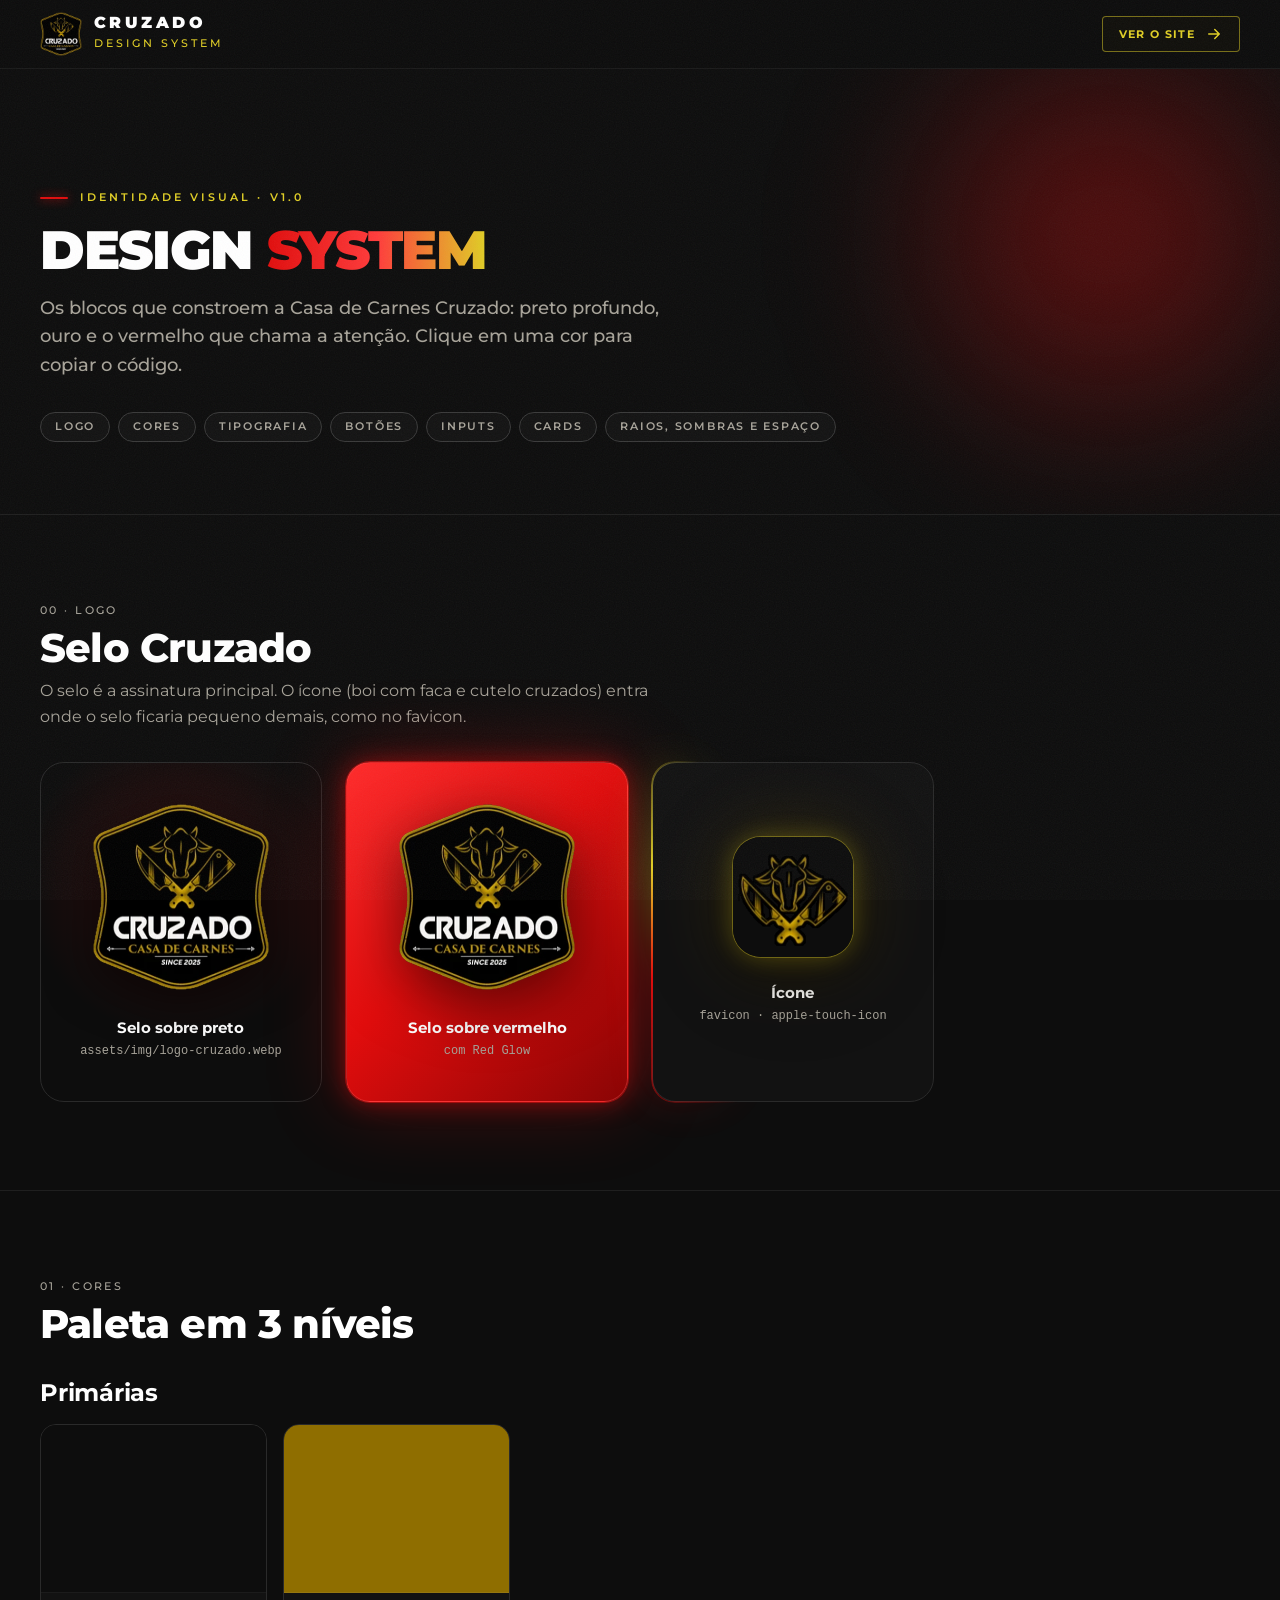
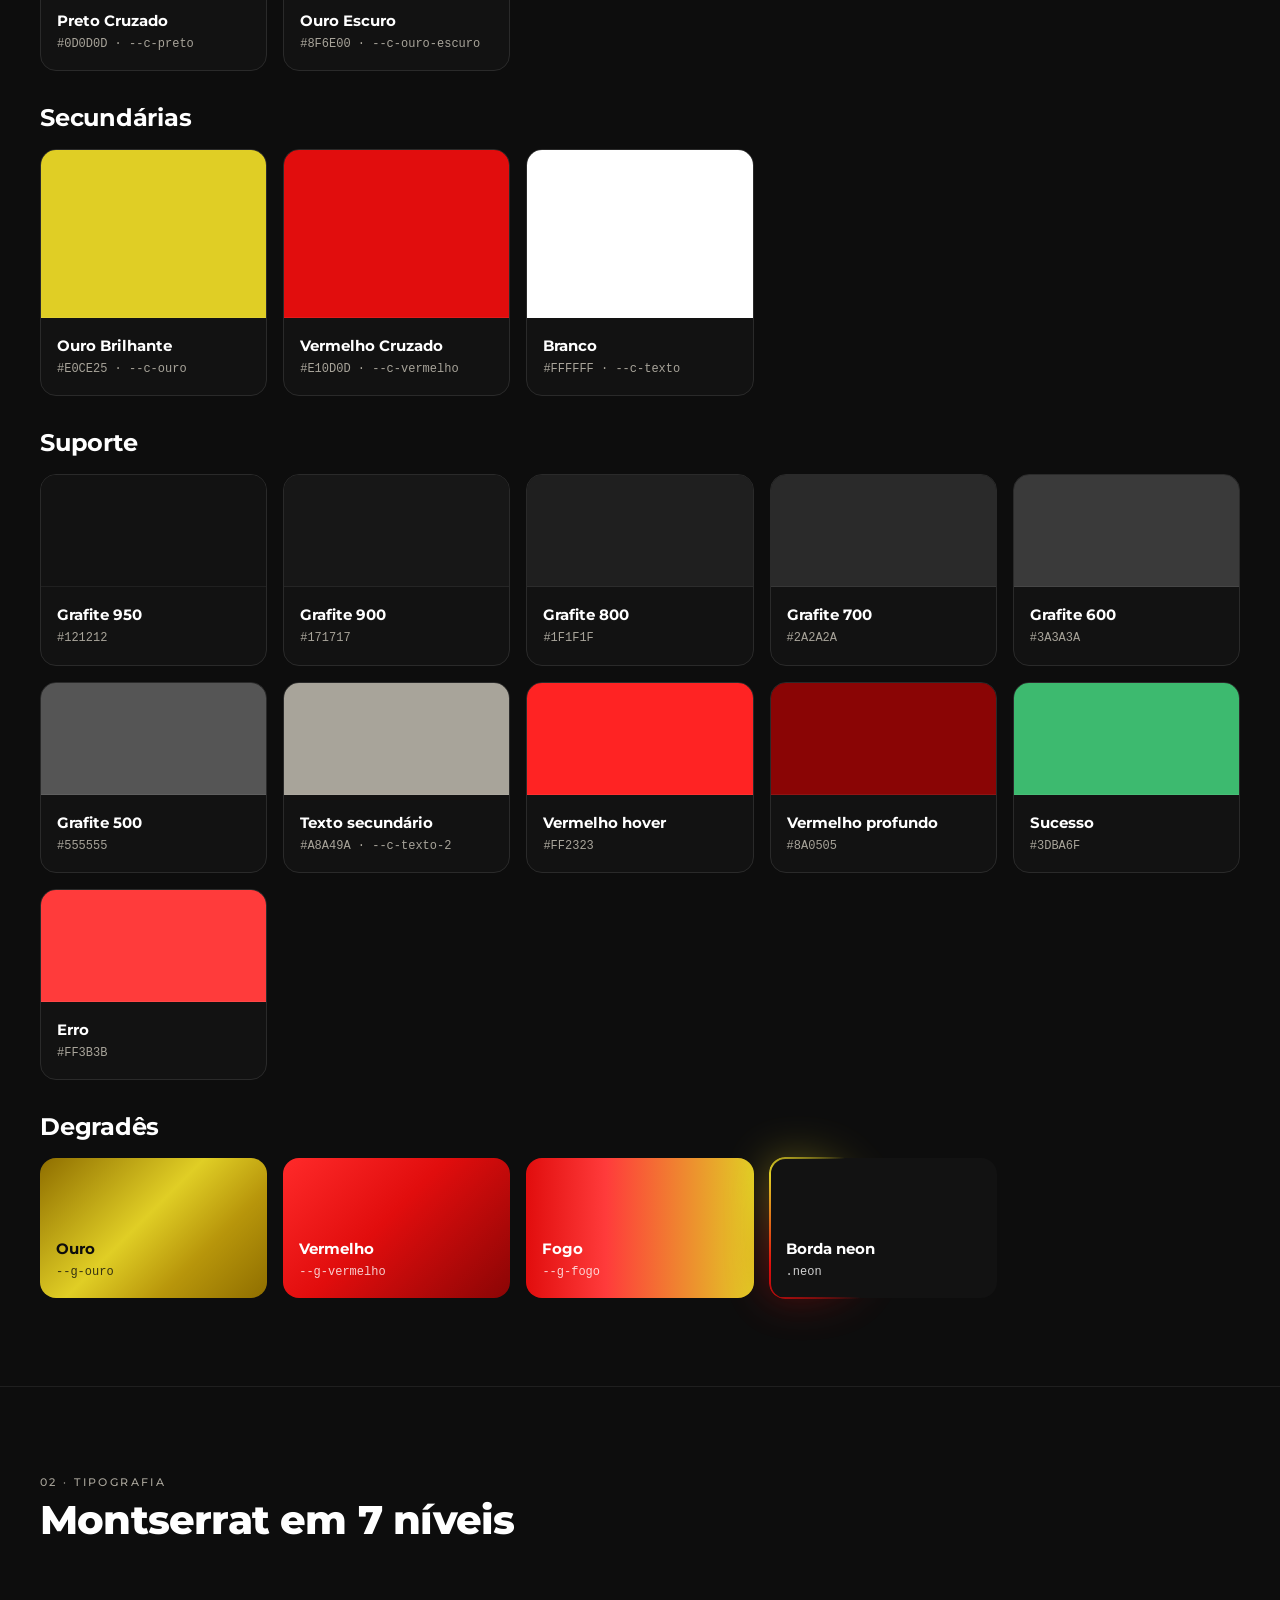
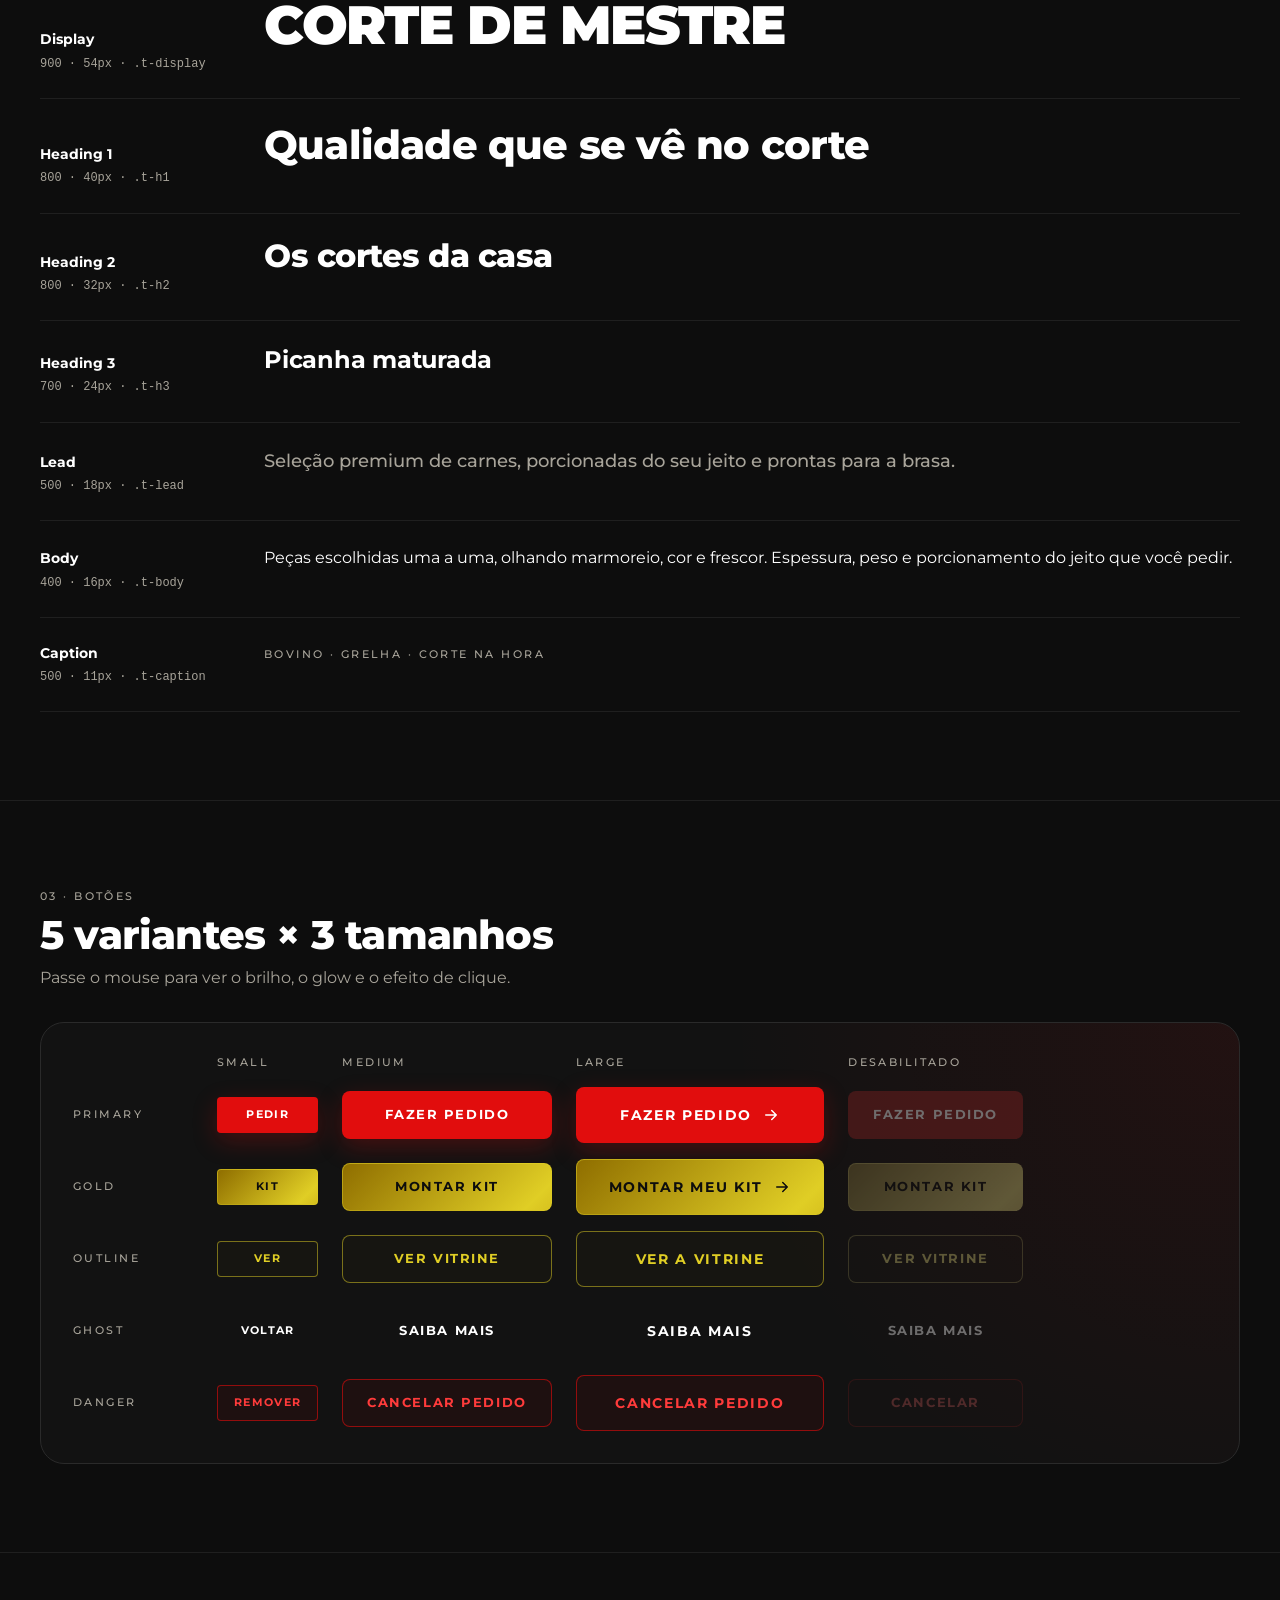
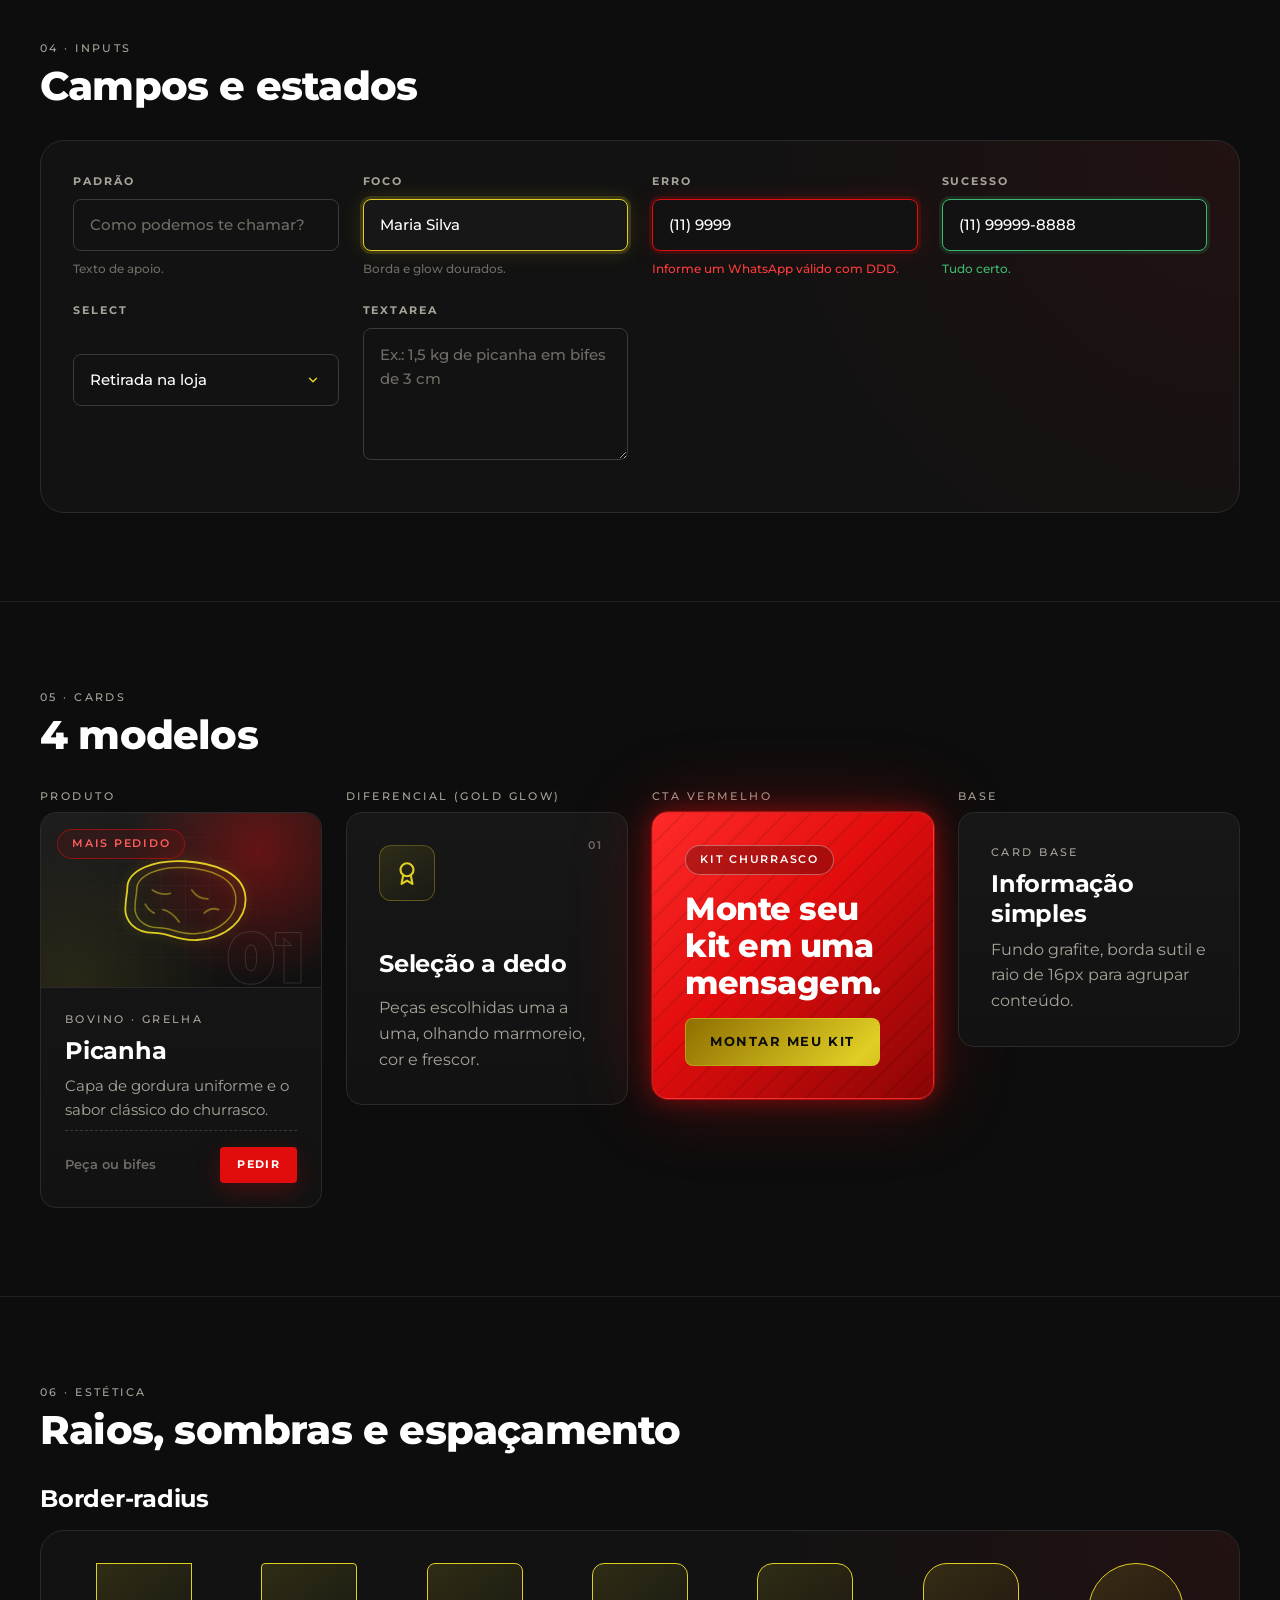
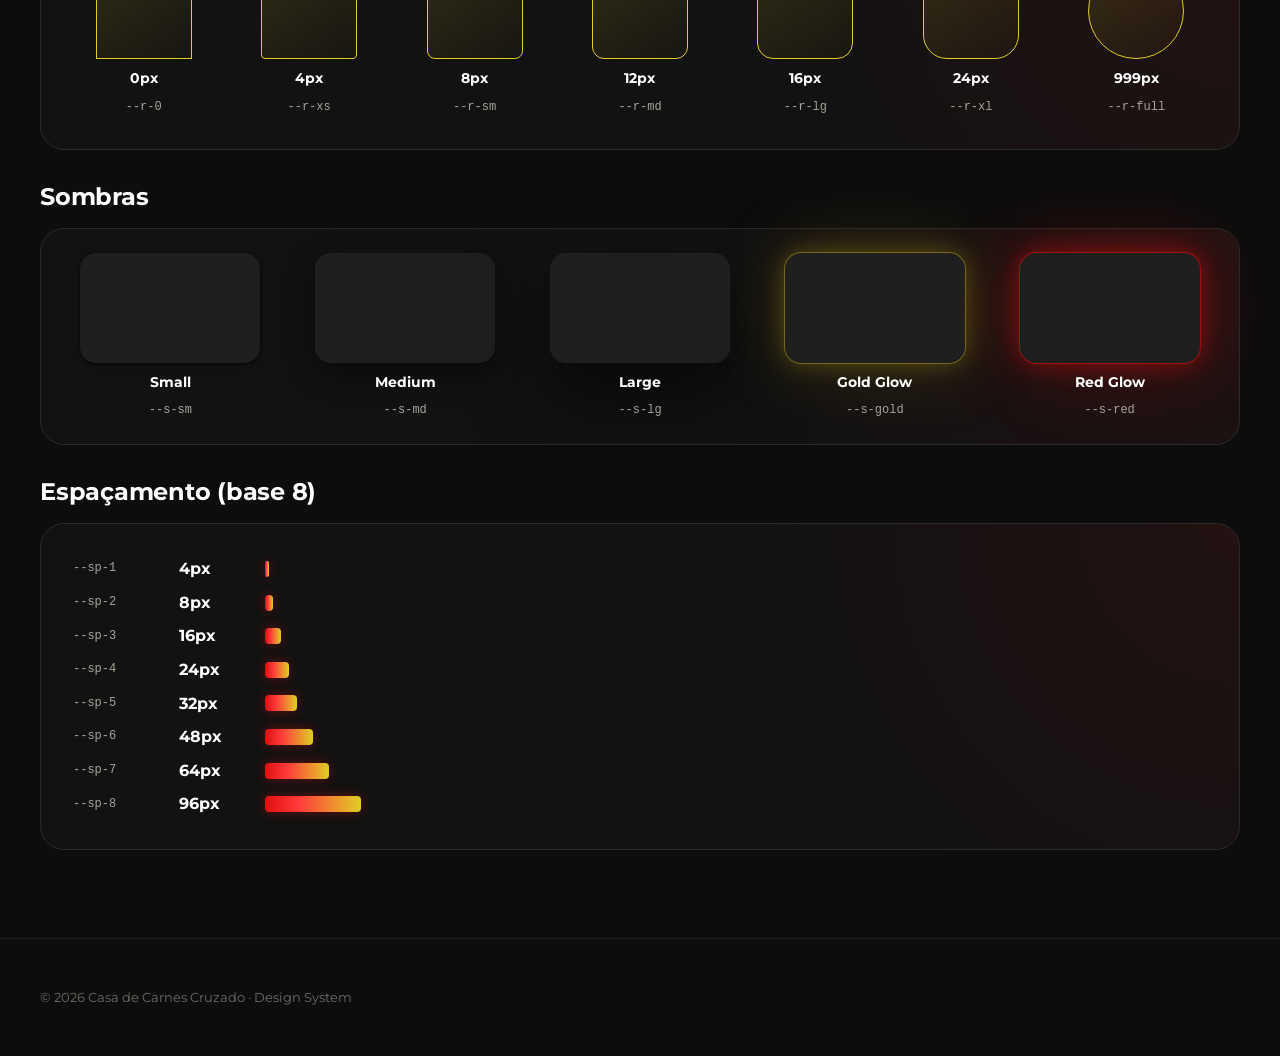
==== commit 0dc99a45: "Aplicar a logo oficial da Casa de Carnes Cruzado - Selo oficial (recortado da arte da paleta) no men" ====
--- a/design-system.html
+++ b/design-system.html
@@ -6,7 +6,9 @@
   <title>Design System — Casa de Carnes Cruzado</title>
   <meta name="description" content="Design System da Casa de Carnes Cruzado: cores, tipografia, botões, inputs, cards, raios, sombras e espaçamento.">
   <meta name="theme-color" content="#0D0D0D">
-  <link rel="icon" href="assets/img/favicon.svg" type="image/svg+xml">
+  <link rel="icon" href="assets/img/favicon-32.png" type="image/png" sizes="32x32">
+  <link rel="icon" href="assets/img/favicon-64.png" type="image/png" sizes="64x64">
+  <link rel="apple-touch-icon" href="assets/img/apple-touch-icon.png">
   <link rel="preload" href="assets/fonts/montserrat-latin-wght-normal.woff2" as="font" type="font/woff2" crossorigin>
   <link rel="stylesheet" href="assets/css/tokens.css">
   <link rel="stylesheet" href="assets/css/site.css">
@@ -17,30 +19,6 @@
 </head>
 <body>
   <svg class="sprite" aria-hidden="true" focusable="false">
-    <defs>
-      <linearGradient id="g-blade" x1="0" y1="0" x2="1" y2="1">
-        <stop offset="0" stop-color="#F6E875"/>
-        <stop offset=".45" stop-color="#E0CE25"/>
-        <stop offset="1" stop-color="#8F6E00"/>
-      </linearGradient>
-      <linearGradient id="g-handle" x1="0" y1="0" x2="0" y2="1">
-        <stop offset="0" stop-color="#FF2A2A"/>
-        <stop offset="1" stop-color="#8A0505"/>
-      </linearGradient>
-      <g id="knife">
-        <path d="M28.5 35V14c0-4 1.5-6 3.5-7 3 4 4.5 13 4.5 28Z" fill="url(#g-blade)"/>
-        <rect x="27.5" y="34.5" width="10" height="3.5" rx="1" fill="#8F6E00"/>
-        <rect x="28.5" y="38" width="8" height="17" rx="2.5" fill="url(#g-handle)"/>
-        <circle cx="32.5" cy="43" r="1" fill="#0D0D0D"/>
-        <circle cx="32.5" cy="50" r="1" fill="#0D0D0D"/>
-      </g>
-    </defs>
-
-    <symbol id="logo-mark" viewBox="0 0 64 64">
-      <circle cx="32" cy="32" r="30.5" fill="none" stroke="url(#g-blade)" stroke-width="1.5"/>
-      <use href="#knife" transform="rotate(42 32 32)"/>
-      <use href="#knife" transform="rotate(-42 32 32) translate(64 0) scale(-1 1)"/>
-    </symbol>
 
     <!-- Ilustrações dos cortes (traço dourado) -->
     <symbol id="art-steak" viewBox="0 0 200 140">
@@ -134,7 +112,7 @@
   <header class="ds-header">
     <div class="container">
       <a class="ds-brand" href="index.html">
-        <svg aria-hidden="true"><use href="#logo-mark"/></svg>
+        <img src="assets/img/logo-cruzado-2x.webp" alt="" width="236" height="250">
         <span><strong>CRUZADO</strong><small>Design System</small></span>
       </a>
       <a class="btn btn-outline btn-sm" href="index.html">
@@ -151,6 +129,7 @@
         <h1 class="t-display">Design <span class="text-fire">System</span></h1>
         <p class="t-lead">Os blocos que constroem a Casa de Carnes Cruzado: preto profundo, ouro e o vermelho que chama a atenção. Clique em uma cor para copiar o código.</p>
         <nav class="ds-nav" aria-label="Seções">
+          <a class="chip" href="#logo">Logo</a>
           <a class="chip" href="#cores">Cores</a>
           <a class="chip" href="#tipografia">Tipografia</a>
           <a class="chip" href="#botoes">Botões</a>
@@ -161,6 +140,33 @@
       </div>
     </section>
 
+    <!-- Logo -->
+    <section class="ds-section" id="logo">
+      <div class="container">
+        <div class="ds-section-head">
+          <span class="t-caption">00 · Logo</span>
+          <h2 class="t-h1">Selo Cruzado</h2>
+          <p>O selo é a assinatura principal. O ícone (boi com faca e cutelo cruzados) entra onde o selo ficaria pequeno demais, como no favicon.</p>
+        </div>
+        <div class="ds-logos">
+          <figure class="ds-logo-tile">
+            <img src="assets/img/logo-cruzado.webp" alt="Selo da Casa de Carnes Cruzado sobre fundo preto" width="236" height="250">
+            <figcaption><strong>Selo sobre preto</strong><code class="ds-code">assets/img/logo-cruzado.webp</code></figcaption>
+          </figure>
+          <figure class="ds-logo-tile ds-logo-tile--red">
+            <img src="assets/img/logo-cruzado.webp" alt="Selo da Casa de Carnes Cruzado sobre fundo vermelho" width="236" height="250">
+            <figcaption><strong>Selo sobre vermelho</strong><code class="ds-code">com Red Glow</code></figcaption>
+          </figure>
+          <div class="neon" style="border-radius:var(--r-xl)">
+          <figure class="ds-logo-tile ds-logo-tile--neon">
+            <img class="ds-logo-icon" src="assets/img/apple-touch-icon.png" alt="Ícone da Casa de Carnes Cruzado" width="180" height="180">
+            <figcaption><strong>Ícone</strong><code class="ds-code">favicon · apple-touch-icon</code></figcaption>
+          </figure>
+          </div>
+        </div>
+      </div>
+    </section>
+
     <!-- Cores -->
     <section class="ds-section" id="cores">
       <div class="container">
@@ -179,6 +185,7 @@
         <div class="ds-swatches">
           <button class="ds-swatch ds-swatch--lg" type="button" data-copy="#E0CE25"><span class="ds-swatch-color" style="background:#E0CE25"></span><span class="ds-swatch-info"><strong>Ouro Brilhante</strong><code>#E0CE25 · --c-ouro</code></span></button>
           <button class="ds-swatch ds-swatch--lg" type="button" data-copy="#E10D0D"><span class="ds-swatch-color" style="background:#E10D0D"></span><span class="ds-swatch-info"><strong>Vermelho Cruzado</strong><code>#E10D0D · --c-vermelho</code></span></button>
+          <button class="ds-swatch ds-swatch--lg" type="button" data-copy="#FFFFFF"><span class="ds-swatch-color" style="background:#FFFFFF"></span><span class="ds-swatch-info"><strong>Branco</strong><code>#FFFFFF · --c-texto</code></span></button>
         </div>
 
         <h3 class="t-h3 ds-group-title">Suporte</h3>
@@ -189,7 +196,6 @@
           <button class="ds-swatch" type="button" data-copy="#2A2A2A"><span class="ds-swatch-color" style="background:#2A2A2A"></span><span class="ds-swatch-info"><strong>Grafite 700</strong><code>#2A2A2A</code></span></button>
           <button class="ds-swatch" type="button" data-copy="#3A3A3A"><span class="ds-swatch-color" style="background:#3A3A3A"></span><span class="ds-swatch-info"><strong>Grafite 600</strong><code>#3A3A3A</code></span></button>
           <button class="ds-swatch" type="button" data-copy="#555555"><span class="ds-swatch-color" style="background:#555555"></span><span class="ds-swatch-info"><strong>Grafite 500</strong><code>#555555</code></span></button>
-          <button class="ds-swatch" type="button" data-copy="#F5F2EA"><span class="ds-swatch-color" style="background:#F5F2EA"></span><span class="ds-swatch-info"><strong>Texto</strong><code>#F5F2EA · --c-texto</code></span></button>
           <button class="ds-swatch" type="button" data-copy="#A8A49A"><span class="ds-swatch-color" style="background:#A8A49A"></span><span class="ds-swatch-info"><strong>Texto secundário</strong><code>#A8A49A · --c-texto-2</code></span></button>
           <button class="ds-swatch" type="button" data-copy="#FF2323"><span class="ds-swatch-color" style="background:#FF2323"></span><span class="ds-swatch-info"><strong>Vermelho hover</strong><code>#FF2323</code></span></button>
           <button class="ds-swatch" type="button" data-copy="#8A0505"><span class="ds-swatch-color" style="background:#8A0505"></span><span class="ds-swatch-info"><strong>Vermelho profundo</strong><code>#8A0505</code></span></button>
@@ -202,7 +208,7 @@
           <div class="ds-gradient" style="background:var(--g-ouro);color:var(--c-preto)"><strong>Ouro</strong><code>--g-ouro</code></div>
           <div class="ds-gradient" style="background:var(--g-vermelho)"><strong>Vermelho</strong><code>--g-vermelho</code></div>
           <div class="ds-gradient" style="background:var(--g-fogo)"><strong>Fogo</strong><code>--g-fogo</code></div>
-          <div class="ds-gradient neon" style="background:var(--c-grafite-950)"><strong>Borda neon</strong><code>.neon</code></div>
+          <div class="neon" style="border-radius:var(--r-lg)"><div class="ds-gradient" style="background:var(--c-grafite-950)"><strong>Borda neon</strong><code>.neon</code></div></div>
         </div>
       </div>
     </section>
--- a/assets/css/tokens.css
+++ b/assets/css/tokens.css
@@ -46,7 +46,7 @@
   --c-grafite-500: #555555;
 
   /* ---------- Texto ---------- */
-  --c-texto: #F5F2EA;
+  --c-texto: #FFFFFF;          /* Branco */
   --c-texto-2: #A8A49A;        /* texto secundário */
   --c-texto-3: #6F6C65;
 
--- a/assets/css/site.css
+++ b/assets/css/site.css
@@ -72,16 +72,17 @@
     visibility: hidden;
   }
 }
-.preloader-mark {
-  width: 72px;
-  height: 72px;
-  filter: drop-shadow(0 0 22px rgba(225, 13, 13, 0.6));
-  animation: preloader-mark 1.2s var(--ease-out) both;
-}
-@keyframes preloader-mark {
+.preloader-logo {
+  width: 120px;
+  height: auto;
+  filter: drop-shadow(0 0 26px rgba(225, 13, 13, 0.55));
+  animation: preloader-logo 1.1s var(--ease-out) both;
+}
+@keyframes preloader-logo {
   from {
     opacity: 0;
-    transform: scale(0.6) rotate(-90deg);
+    transform: scale(0.82);
+    filter: drop-shadow(0 0 0 rgba(225, 13, 13, 0));
   }
 }
 .preloader-bar {
@@ -170,15 +171,18 @@
   gap: 12px;
   text-decoration: none;
 }
-.brand-mark {
-  width: 40px;
-  height: 40px;
+.brand-logo {
+  width: auto;
+  height: 52px;
   flex: none;
-  transition: transform 0.8s var(--ease-out), filter 0.4s;
-}
-.brand:hover .brand-mark {
-  transform: rotate(180deg);
-  filter: drop-shadow(0 0 10px rgba(225, 13, 13, 0.7));
+  transition: transform 0.6s var(--ease-out), filter 0.4s, height 0.4s var(--ease-out);
+}
+.nav.is-scrolled .brand-logo {
+  height: 44px;
+}
+.brand:hover .brand-logo {
+  transform: scale(1.06) rotate(-4deg);
+  filter: drop-shadow(0 0 12px rgba(225, 13, 13, 0.7));
 }
 .brand-name {
   display: grid;
@@ -627,13 +631,6 @@
     radial-gradient(circle at 50% 50%, #181818, #0e0e0e 70%);
   box-shadow: inset 0 0 80px rgba(0, 0, 0, 0.8), inset 0 0 40px rgba(225, 13, 13, 0.15), var(--s-lg);
 }
-.emblem-disc::after {
-  content: "";
-  position: absolute;
-  inset: 22%;
-  border: 1px dashed rgba(224, 206, 37, 0.18);
-  border-radius: 50%;
-}
 .emblem-text {
   position: absolute;
   inset: 6%;
@@ -647,12 +644,13 @@
   letter-spacing: 0.2em;
   fill: var(--c-texto-2);
 }
-.emblem-mark {
-  position: absolute;
-  inset: 29%;
-  width: 42%;
-  height: 42%;
-  filter: drop-shadow(0 0 28px rgba(225, 13, 13, 0.55));
+.emblem-logo {
+  position: absolute;
+  top: 23.5%;
+  left: 25%;
+  width: 50%;
+  height: auto;
+  filter: drop-shadow(0 0 30px rgba(225, 13, 13, 0.5)) drop-shadow(0 18px 30px rgba(0, 0, 0, 0.7));
   animation: bob 6s ease-in-out infinite;
   transform: translateZ(60px);
 }
@@ -871,7 +869,7 @@
   font-style: normal;
 }
 .js .manifesto-text .w {
-  color: rgba(245, 242, 234, 0.13);
+  color: rgba(255, 255, 255, 0.13);
   transition: color 0.4s, text-shadow 0.4s;
 }
 .js .manifesto-text .w.is-lit {
@@ -1329,14 +1327,14 @@
 }
 .cta-mark {
   position: absolute;
-  right: -60px;
-  top: -60px;
+  right: -40px;
+  top: -50px;
   z-index: -1;
-  width: 320px;
-  height: 320px;
-  opacity: 0.1;
-  filter: grayscale(1) brightness(3);
-  animation: spin 60s linear infinite;
+  width: 300px;
+  height: auto;
+  opacity: 0.22;
+  mix-blend-mode: multiply;
+  transform: rotate(-12deg);
 }
 .cta-calc {
   display: grid;
@@ -1586,6 +1584,9 @@
   background: linear-gradient(90deg, transparent, var(--c-vermelho), var(--c-ouro), var(--c-vermelho), transparent);
   box-shadow: 0 0 18px var(--c-vermelho);
   transform: translateX(-50%);
+}
+.footer .brand-logo {
+  height: 72px;
 }
 .footer-top {
   display: flex;
--- a/assets/css/design-system.css
+++ b/assets/css/design-system.css
@@ -30,9 +30,9 @@
   gap: 12px;
   text-decoration: none;
 }
-.ds-brand svg {
-  width: 36px;
-  height: 36px;
+.ds-brand img {
+  width: auto;
+  height: 44px;
 }
 .ds-brand strong {
   display: block;
@@ -104,6 +104,54 @@
 }
 .ds-group-title:first-of-type {
   margin-top: 0;
+}
+
+/* Logo */
+.ds-logos {
+  display: grid;
+  grid-template-columns: repeat(auto-fill, minmax(260px, 1fr));
+  gap: var(--sp-4);
+}
+.ds-logo-tile {
+  display: grid;
+  justify-items: center;
+  align-content: center;
+  gap: var(--sp-4);
+  min-height: 340px;
+  margin: 0;
+  padding: var(--sp-5);
+  border: 1px solid var(--c-grafite-700);
+  border-radius: var(--r-xl);
+  background: radial-gradient(circle at 50% 35%, rgba(225, 13, 13, 0.18), transparent 60%), var(--c-preto);
+  text-align: center;
+}
+.ds-logo-tile img {
+  width: 180px;
+  height: auto;
+  filter: drop-shadow(0 12px 24px rgba(0, 0, 0, 0.6));
+}
+.ds-logo-tile--red {
+  border-color: rgba(255, 80, 80, 0.4);
+  background: var(--g-vermelho);
+  box-shadow: var(--s-red);
+}
+.ds-logo-tile--red img {
+  filter: drop-shadow(0 16px 30px rgba(0, 0, 0, 0.55));
+}
+.ds-logo-tile--neon {
+  background: var(--c-grafite-950);
+}
+.ds-logo-tile .ds-logo-icon {
+  width: 120px;
+  border-radius: 28px;
+  box-shadow: var(--s-gold);
+}
+.ds-logo-tile figcaption {
+  display: grid;
+  gap: 2px;
+}
+.ds-logo-tile figcaption strong {
+  font-size: 0.9375rem;
 }
 
 /* Cores */
